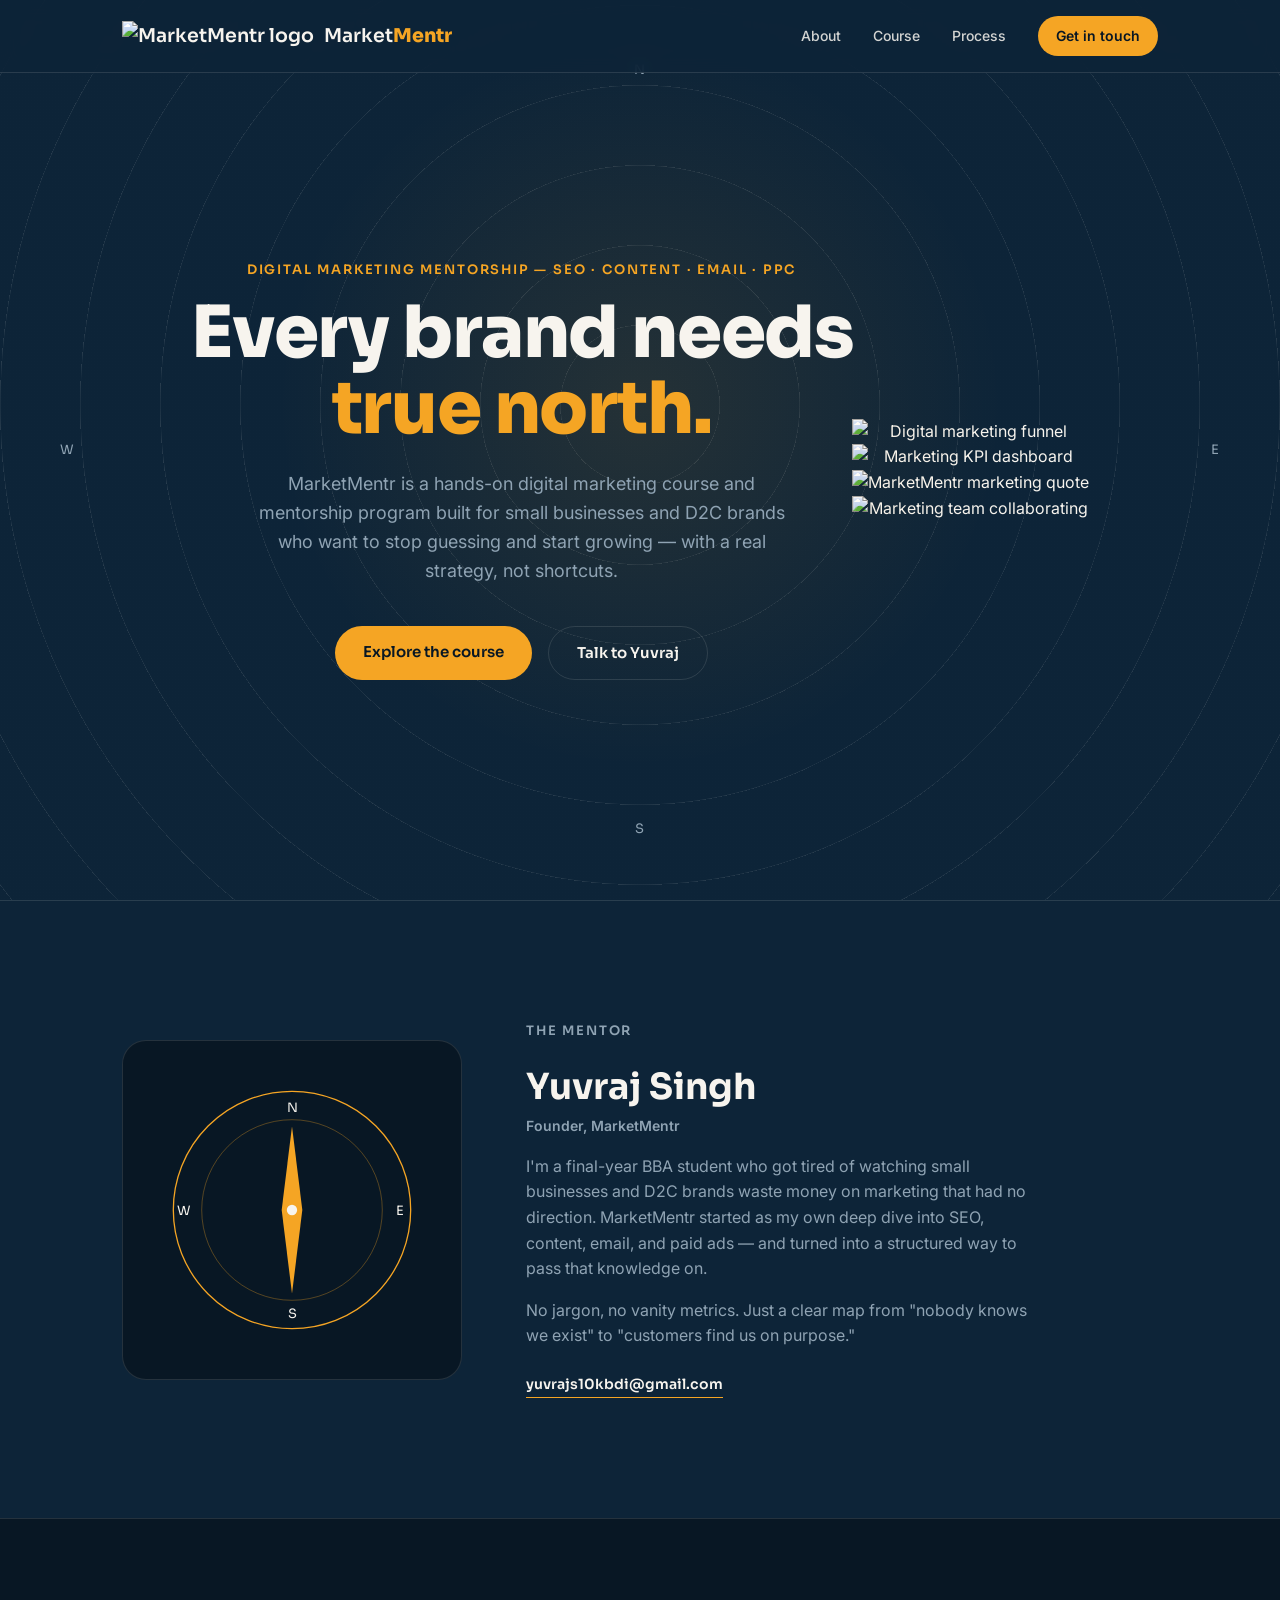
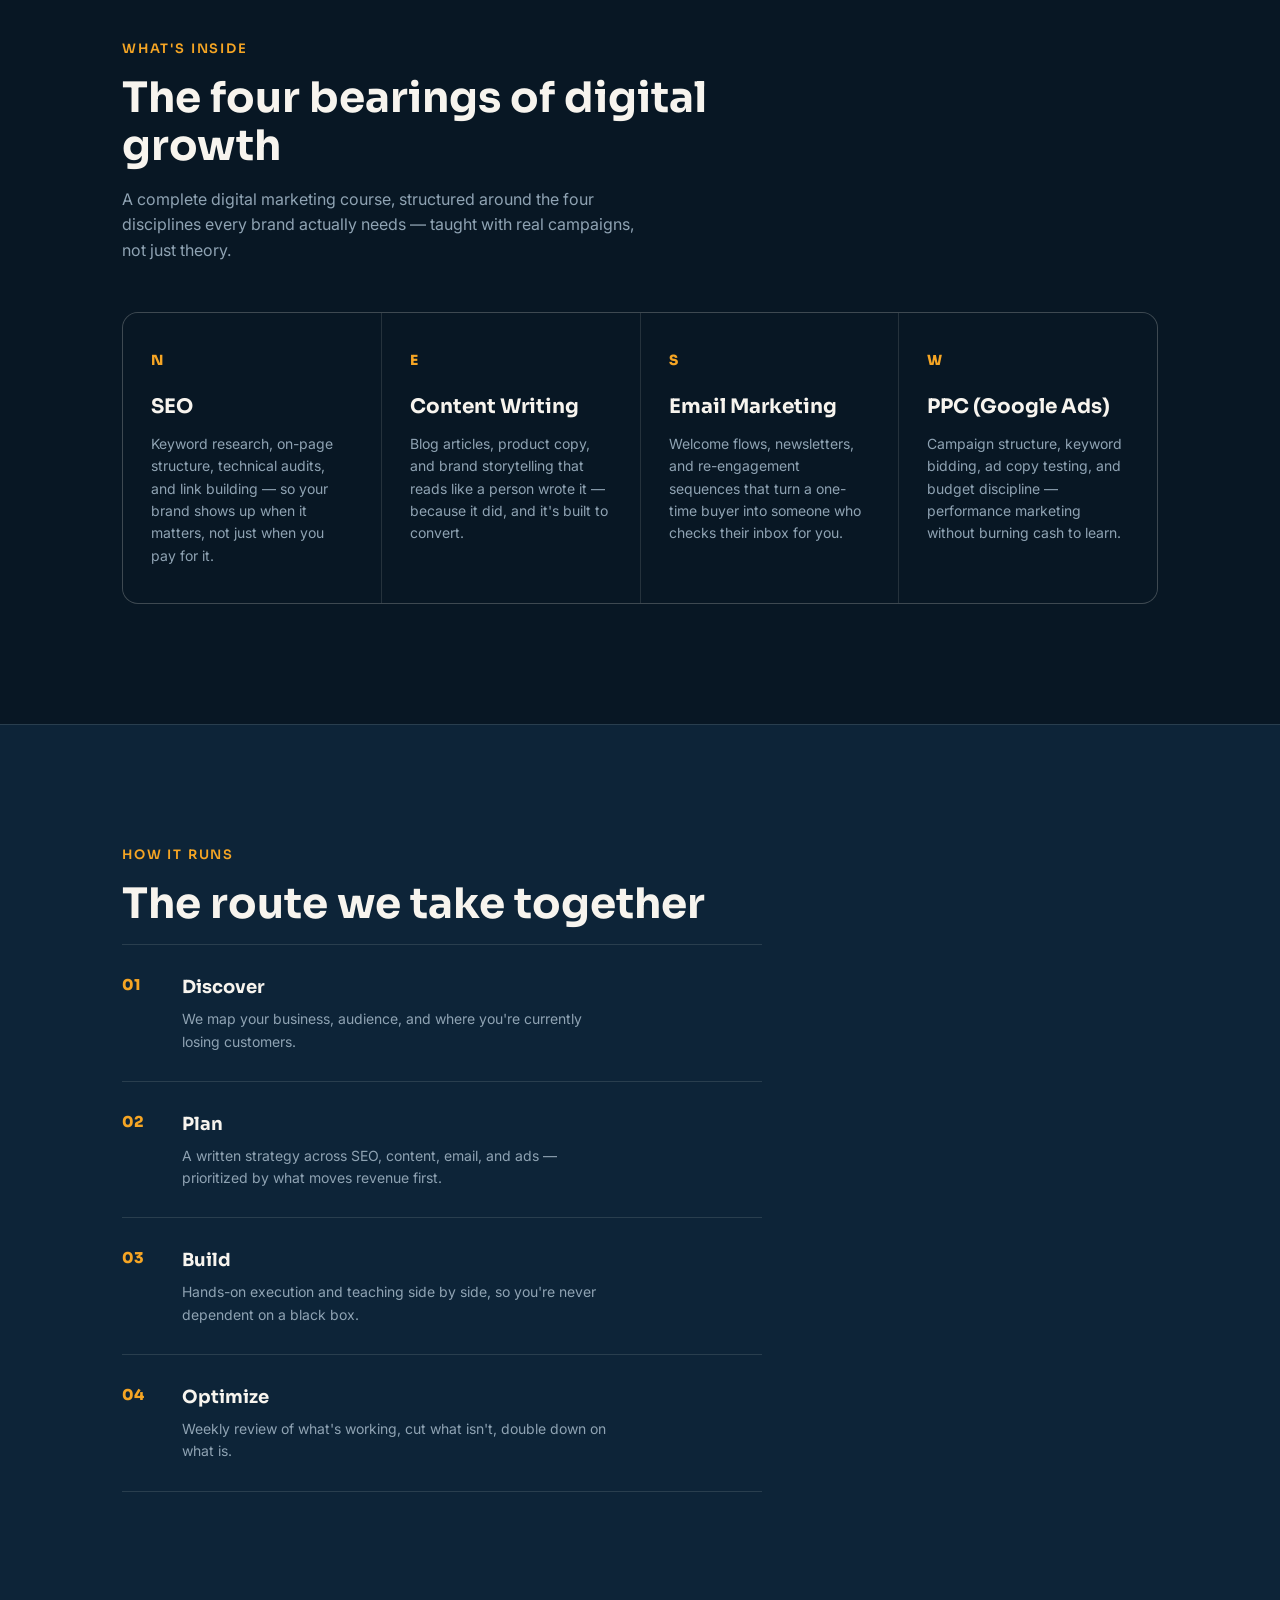
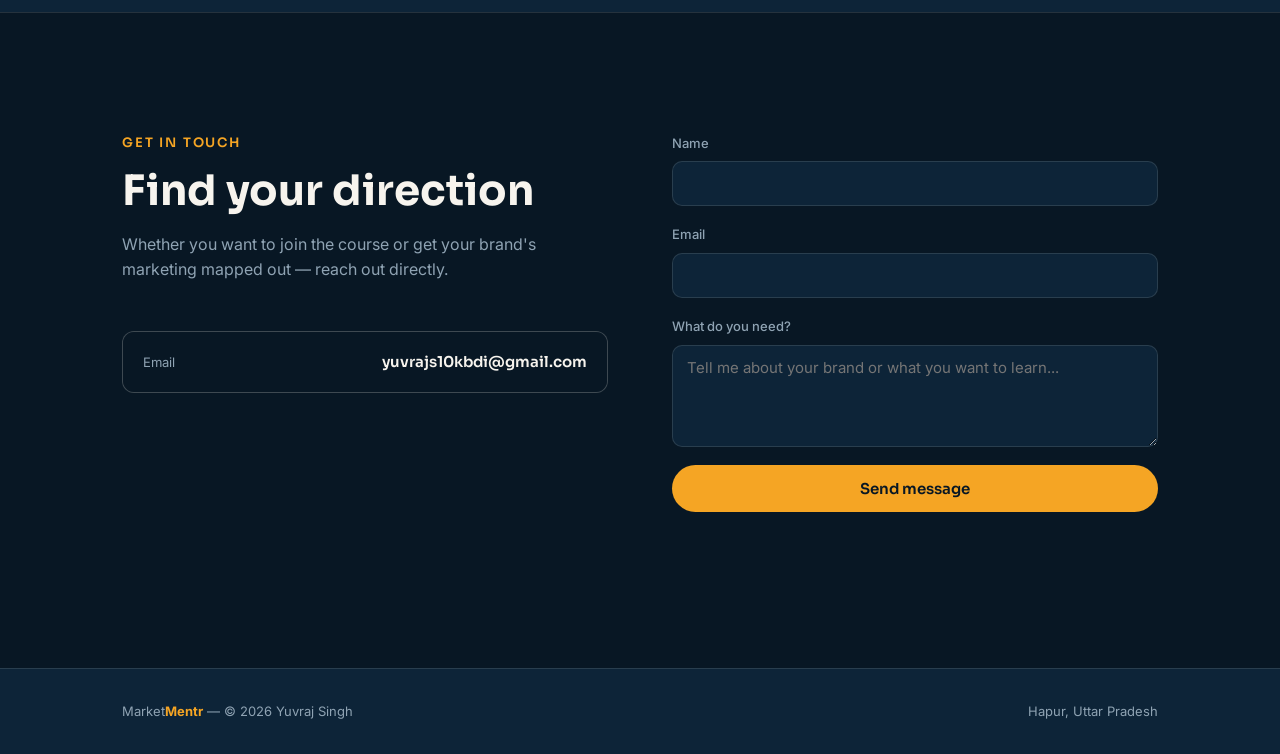
==== index.html @ 8e6fb267 "Update index.html" ====
<!DOCTYPE html>
<html lang="en">
<head>
<meta charset="UTF-8">
<meta name="viewport" content="width=device-width, initial-scale=1.0">
<title>MarketMentr — Digital Marketing Mentorship for SMBs & D2C Brands</title>
<meta name="description" content="MarketMentr helps small businesses and D2C brands find their direction in digital marketing — SEO, Content, Email Marketing & PPC.">
<link rel="preconnect" href="https://fonts.googleapis.com">
<link rel="preconnect" href="https://fonts.gstatic.com" crossorigin>
<link href="https://fonts.googleapis.com/css2?family=Sora:wght@400;500;600;700;800&family=Inter:wght@400;500;600&display=swap" rel="stylesheet">
<link rel="stylesheet" href="style.css">
<link rel="icon" href="/MarketMentr/favicon.ico">
</head>
<body>

<div class="grain"></div>

<!-- NAV -->
<header class="nav" id="nav">
  <div class="nav-inner">
    <a href="#top" class="logo">
      <img src="/MarketMentr/logo-mark.png" alt="MarketMentr logo" class="logo-mark">
      <span>Market<strong>Mentr</strong></span>
    </a>
    <nav class="nav-links">
      <a href="#about">About</a>
      <a href="#services">Course</a>
      <a href="#process">Process</a>
      <a href="#contact" class="nav-cta">Get in touch</a>
    </nav>
    <button class="nav-toggle" id="navToggle" aria-label="Toggle menu">
      <span></span><span></span><span></span>
    </button>
  </div>
</header>

<!-- HERO -->
<section class="hero" id="top">
  <div class="compass-field" id="compassField"></div>
  <div class="hero-inner">
    <p class="eyebrow">Digital Marketing Mentorship — SEO · Content · Email · PPC</p>
    <h1 class="hero-title">Every brand needs<br><span class="hero-highlight">true north.</span></h1>
    <p class="hero-sub">MarketMentr is a hands-on digital marketing course and mentorship program built for small businesses and D2C brands who want to stop guessing and start growing — with a real strategy, not shortcuts.</p>
    <div class="hero-actions">
      <a href="#services" class="btn btn-primary">Explore the course</a>
      <a href="#contact" class="btn btn-ghost">Talk to Yuvraj</a>
    </div>
  </div>
  <div class="hero-bearing">
    <span>N</span><span>E</span><span>S</span><span>W</span>
  </div>
  <div class="image-marquee">
    <div class="image-marquee-track">
      <img src="/MarketMentr/picss.png" alt="Digital marketing funnel">
      <img src="/MarketMentr/quote.png" alt="Marketing KPI dashboard">
      <img src="/MarketMentr/tip.png" alt="MarketMentr marketing quote">
      <img src="/MarketMentr/analyze.png" alt="Marketing team collaborating">   
   </div>
  </div>
</section>

<!-- ABOUT -->
<section class="about" id="about">
  <div class="section-inner about-grid">
    <div class="about-visual">
      <div class="compass-card">
        <svg viewBox="0 0 200 200" width="100%" height="100%">
          <circle cx="100" cy="100" r="92" fill="none" stroke="#F5A524" stroke-width="1"/>
          <circle cx="100" cy="100" r="70" fill="none" stroke="#F5A524" stroke-width="0.5" opacity="0.5"/>
          <g id="needle" style="transform-origin:100px 100px;">
            <polygon points="100,35 108,100 100,165 92,100" fill="#F5A524"/>
          </g>
          <circle cx="100" cy="100" r="4" fill="#F7F4EE"/>
          <text x="100" y="24" text-anchor="middle" fill="#F7F4EE" font-size="10" font-family="Sora">N</text>
          <text x="100" y="184" text-anchor="middle" fill="#F7F4EE" font-size="10" font-family="Sora">S</text>
          <text x="16" y="104" text-anchor="middle" fill="#F7F4EE" font-size="10" font-family="Sora">W</text>
          <text x="184" y="104" text-anchor="middle" fill="#F7F4EE" font-size="10" font-family="Sora">E</text>
        </svg>
      </div>
    </div>
    <div class="about-copy">
      <p class="eyebrow">The mentor</p>
      <h2>Yuvraj Singh</h2>
      <p class="about-role">Founder, MarketMentr</p>
      <p>I'm a final-year BBA student who got tired of watching small businesses and D2C brands waste money on marketing that had no direction. MarketMentr started as my own deep dive into SEO, content, email, and paid ads — and turned into a structured way to pass that knowledge on.</p>
      <p>No jargon, no vanity metrics. Just a clear map from "nobody knows we exist" to "customers find us on purpose."</p>
      <div class="about-contact">
        <a href="mailto:yuvrajs10kbdi@gmail.com">yuvrajs10kbdi@gmail.com</a>
      </div>
    </div>
  </div>
</section>

<!-- SERVICES / COURSE -->
<section class="services" id="services">
  <div class="section-inner">
    <p class="eyebrow">What's inside</p>
    <h2 class="section-title">The four bearings of digital growth</h2>
    <p class="section-sub">A complete digital marketing course, structured around the four disciplines every brand actually needs — taught with real campaigns, not just theory.</p>

    <div class="bearing-grid">
      <article class="bearing-card">
        <span class="bearing-dir">N</span>
        <h3>SEO</h3>
        <p>Keyword research, on-page structure, technical audits, and link building — so your brand shows up when it matters, not just when you pay for it.</p>
      </article>
      <article class="bearing-card">
        <span class="bearing-dir">E</span>
        <h3>Content Writing</h3>
        <p>Blog articles, product copy, and brand storytelling that reads like a person wrote it — because it did, and it's built to convert.</p>
      </article>
      <article class="bearing-card">
        <span class="bearing-dir">S</span>
        <h3>Email Marketing</h3>
        <p>Welcome flows, newsletters, and re-engagement sequences that turn a one-time buyer into someone who checks their inbox for you.</p>
      </article>
      <article class="bearing-card">
        <span class="bearing-dir">W</span>
        <h3>PPC (Google Ads)</h3>
        <p>Campaign structure, keyword bidding, ad copy testing, and budget discipline — performance marketing without burning cash to learn.</p>
      </article>
    </div>
  </div>
</section>

<!-- PROCESS -->
<section class="process" id="process">
  <div class="section-inner">
    <p class="eyebrow">How it runs</p>
    <h2 class="section-title">The route we take together</h2>
    <ol class="route">
      <li>
        <span class="route-step">01</span>
        <div>
          <h4>Discover</h4>
          <p>We map your business, audience, and where you're currently losing customers.</p>
        </div>
      </li>
      <li>
        <span class="route-step">02</span>
        <div>
          <h4>Plan</h4>
          <p>A written strategy across SEO, content, email, and ads — prioritized by what moves revenue first.</p>
        </div>
      </li>
      <li>
        <span class="route-step">03</span>
        <div>
          <h4>Build</h4>
          <p>Hands-on execution and teaching side by side, so you're never dependent on a black box.</p>
        </div>
      </li>
      <li>
        <span class="route-step">04</span>
        <div>
          <h4>Optimize</h4>
          <p>Weekly review of what's working, cut what isn't, double down on what is.</p>
        </div>
      </li>
    </ol>
  </div>
</section>

<!-- CONTACT -->
<section class="contact" id="contact">
  <div class="section-inner contact-grid">
    <div>
      <p class="eyebrow">Get in touch</p>
      <h2 class="section-title">Find your direction</h2>
      <p class="section-sub">Whether you want to join the course or get your brand's marketing mapped out — reach out directly.</p>
      <div class="contact-details">
        <a href="mailto:yuvrajs10kbdi@gmail.com" class="contact-line">
          <span>Email</span>
          <strong>yuvrajs10kbdi@gmail.com</strong>
        </a>
      </div>
    </div>
    <form class="contact-form" id="contactForm" action="https://formspree.io/f/mnjeqdoj" method="POST">
      <label>Name
        <input type="text" name="name" required>
      </label>
      <label>Email
        <input type="email" name="email" required>
      </label>
      <label>What do you need?
        <textarea name="message" rows="4" required placeholder="Tell me about your brand or what you want to learn..."></textarea>
      </label>
      <button type="submit" class="btn btn-primary btn-full">Send message</button>
      <p class="form-note" id="formNote"></p>
    </form>
  </div>
</section>

<footer class="footer">
  <div class="section-inner footer-inner">
    <span>Market<strong>Mentr</strong> — © 2026 Yuvraj Singh</span>
    <span>Hapur, Uttar Pradesh</span>
  </div>
</footer>

<script src="script.js"></script>
</body>
</html>
---- style.css ----
:root{
  --navy:#0D2438;
  --navy-deep:#081724;
  --amber:#F5A524;
  --cream:#F7F4EE;
  --slate:#8FA3B3;
  --line:rgba(247,244,238,0.12);
  --font-display:'Sora',sans-serif;
  --font-body:'Inter',sans-serif;
}

*{margin:0;padding:0;box-sizing:border-box;}
html{scroll-behavior:smooth;}
body{
  background:var(--navy);
  color:var(--cream);
  font-family:var(--font-body);
  line-height:1.6;
  overflow-x:hidden;
}
a{color:inherit;text-decoration:none;}
ul,ol{list-style:none;}
img,svg{display:block;max-width:100%;}

.grain{
  position:fixed;inset:0;pointer-events:none;z-index:1;
  background-image:radial-gradient(rgba(247,244,238,0.02) 1px, transparent 1px);
  background-size:3px 3px;
  opacity:0.5;
}

.section-inner{
  max-width:1100px;
  margin:0 auto;
  padding:0 32px;
}

.eyebrow{
  font-family:var(--font-display);
  font-size:13px;
  letter-spacing:0.14em;
  text-transform:uppercase;
  color:var(--amber);
  font-weight:600;
  margin-bottom:14px;
}

.section-title{
  font-family:var(--font-display);
  font-size:clamp(28px,4vw,42px);
  font-weight:700;
  line-height:1.15;
  margin-bottom:16px;
  max-width:600px;
}

.section-sub{
  color:var(--slate);
  max-width:520px;
  font-size:16px;
  margin-bottom:48px;
}

/* NAV */
.nav{
  position:fixed;top:0;left:0;right:0;z-index:50;
  background:rgba(13,36,56,0.85);
  backdrop-filter:blur(10px);
  border-bottom:1px solid var(--line);
}
.nav-inner{
  max-width:1100px;margin:0 auto;padding:16px 32px;
  display:flex;align-items:center;justify-content:space-between;
}
.logo{display:flex;align-items:center;gap:10px;font-family:var(--font-display);font-size:19px;font-weight:600;}
.logo strong{color:var(--amber);font-weight:800;}
.nav-links{display:flex;align-items:center;gap:32px;font-size:14px;font-weight:500;}
.nav-links a{color:var(--cream);opacity:0.85;transition:opacity .2s;}
.nav-links a:hover{opacity:1;}
.nav-cta{
  background:var(--amber);color:var(--navy-deep)!important;
  padding:9px 18px;border-radius:100px;opacity:1!important;font-weight:600;
}
.nav-toggle{display:none;background:none;border:0;flex-direction:column;gap:5px;cursor:pointer;padding:6px;}
.nav-toggle span{width:22px;height:2px;background:var(--cream);}

/* HERO */
.hero{
  position:relative;
  min-height:100vh;
  display:flex;align-items:center;justify-content:center;
  padding:140px 32px 100px;
  text-align:center;
  overflow:hidden;
}
.compass-field{
  position:absolute;inset:0;z-index:0;
  background:
    radial-gradient(circle at 50% 45%, rgba(245,165,36,0.10) 0%, transparent 45%),
    repeating-radial-gradient(circle at 50% 45%, transparent 0, transparent 79px, var(--line) 80px);
}
.hero-inner{position:relative;z-index:2;max-width:760px;}
.hero-title{
  font-family:var(--font-display);
  font-size:clamp(40px,7vw,72px);
  font-weight:800;
  line-height:1.05;
  letter-spacing:-0.02em;
  margin-bottom:24px;
}
.hero-highlight{color:var(--amber);}
.hero-sub{
  color:var(--slate);
  font-size:18px;
  max-width:560px;
  margin:0 auto 40px;
}
.hero-actions{display:flex;gap:16px;justify-content:center;flex-wrap:wrap;}
.btn{
  display:inline-block;
  font-family:var(--font-display);
  font-weight:600;
  font-size:15px;
  padding:14px 28px;
  border-radius:100px;
  transition:transform .2s ease, background .2s ease;
}
.btn-primary{background:var(--amber);color:var(--navy-deep);}
.btn-primary:hover{transform:translateY(-2px);}
.btn-ghost{border:1px solid var(--line);color:var(--cream);}
.btn-ghost:hover{border-color:var(--amber);}
.btn-full{width:100%;text-align:center;border:none;cursor:pointer;}

.hero-bearing{
  position:absolute;inset:60px;z-index:1;
  font-family:var(--font-display);
  font-size:13px;color:var(--slate);letter-spacing:0.1em;
}
.hero-bearing span:nth-child(1){position:absolute;top:0;left:50%;transform:translateX(-50%);}
.hero-bearing span:nth-child(2){position:absolute;top:50%;right:0;transform:translateY(-50%);}
.hero-bearing span:nth-child(3){position:absolute;bottom:0;left:50%;transform:translateX(-50%);}
.hero-bearing span:nth-child(4){position:absolute;top:50%;left:0;transform:translateY(-50%);}

/* ABOUT */
.about{padding:120px 0;border-top:1px solid var(--line);}
.about-grid{display:grid;grid-template-columns:340px 1fr;gap:64px;align-items:center;}
.compass-card{
  aspect-ratio:1;
  background:var(--navy-deep);
  border:1px solid var(--line);
  border-radius:24px;
  padding:40px;
}
#needle{animation:spin 18s linear infinite;}
@keyframes spin{
  0%{transform:rotate(0deg);}
  20%{transform:rotate(70deg);}
  45%{transform:rotate(-30deg);}
  70%{transform:rotate(15deg);}
  100%{transform:rotate(360deg);}
}
.about-copy h2{font-family:var(--font-display);font-size:36px;font-weight:700;}
.about-role{color:var(--amber);font-weight:600;margin-bottom:20px;font-size:14px;}
.about-copy p{color:var(--slate);margin-bottom:16px;max-width:520px;}
.about-contact{display:flex;gap:24px;margin-top:24px;flex-wrap:wrap;}
.about-contact a{
  font-family:var(--font-display);font-weight:600;font-size:14px;
  color:var(--cream);border-bottom:1px solid var(--amber);padding-bottom:2px;
}

/* SERVICES */
.services{padding:120px 0;border-top:1px solid var(--line);background:var(--navy-deep);}
.bearing-grid{display:grid;grid-template-columns:repeat(4,1fr);gap:1px;background:var(--line);border:1px solid var(--line);border-radius:16px;overflow:hidden;}
.bearing-card{background:var(--navy-deep);padding:36px 28px;position:relative;}
.bearing-dir{
  font-family:var(--font-display);font-weight:800;color:var(--amber);
  font-size:14px;letter-spacing:0.1em;display:block;margin-bottom:20px;
}
.bearing-card h3{font-family:var(--font-display);font-size:20px;margin-bottom:10px;}
.bearing-card p{color:var(--slate);font-size:14px;}

/* PROCESS */
.process{padding:120px 0;border-top:1px solid var(--line);}
.route{display:flex;flex-direction:column;max-width:640px;}
.route li{display:flex;gap:28px;padding:28px 0;border-top:1px solid var(--line);}
.route li:last-child{border-bottom:1px solid var(--line);}
.route-step{font-family:var(--font-display);font-weight:800;color:var(--amber);font-size:15px;min-width:32px;}
.route h4{font-family:var(--font-display);font-size:18px;margin-bottom:6px;}
.route p{color:var(--slate);font-size:14px;max-width:440px;}

/* CONTACT */
.contact{padding:120px 0;border-top:1px solid var(--line);background:var(--navy-deep);}
.contact-grid{display:grid;grid-template-columns:1fr 1fr;gap:64px;}
.contact-details{display:flex;flex-direction:column;gap:1px;background:var(--line);border:1px solid var(--line);border-radius:12px;overflow:hidden;margin-top:8px;}
.contact-line{
  display:flex;justify-content:space-between;align-items:center;
  padding:18px 20px;background:var(--navy-deep);transition:background .2s;
}
.contact-line:hover{background:rgba(245,165,36,0.06);}
.contact-line span{color:var(--slate);font-size:13px;}
.contact-line strong{font-family:var(--font-display);font-size:15px;font-weight:600;}

.contact-form{display:flex;flex-direction:column;gap:18px;}
.contact-form label{display:flex;flex-direction:column;gap:8px;font-size:13px;color:var(--slate);font-weight:500;}
.contact-form input,.contact-form textarea{
  background:var(--navy);border:1px solid var(--line);border-radius:10px;
  padding:12px 14px;color:var(--cream);font-family:var(--font-body);font-size:15px;
  resize:vertical;
}
.contact-form input:focus,.contact-form textarea:focus{outline:2px solid var(--amber);outline-offset:1px;}
.form-note{font-size:13px;color:var(--amber);min-height:18px;}

/* FOOTER */
.footer{padding:32px 0;border-top:1px solid var(--line);}
.footer-inner{display:flex;justify-content:space-between;color:var(--slate);font-size:13px;flex-wrap:wrap;gap:8px;}
.footer strong{color:var(--amber);}

/* RESPONSIVE */
@media (max-width:860px){
  .nav-links{
    position:fixed;top:66px;left:0;right:0;
    flex-direction:column;background:var(--navy-deep);
    padding:24px 32px;border-bottom:1px solid var(--line);
    display:none;gap:20px;align-items:flex-start;
  }
  .nav-links.open{display:flex;}
  .nav-toggle{display:flex;}
  .about-grid{grid-template-columns:1fr;}
  .compass-card{max-width:260px;margin:0 auto;}
  .bearing-grid{grid-template-columns:1fr 1fr;}
  .contact-grid{grid-template-columns:1fr;}
}
@media (prefers-reduced-motion:reduce){
  #needle{animation:none;}
  html{scroll-behavior:auto;}
}
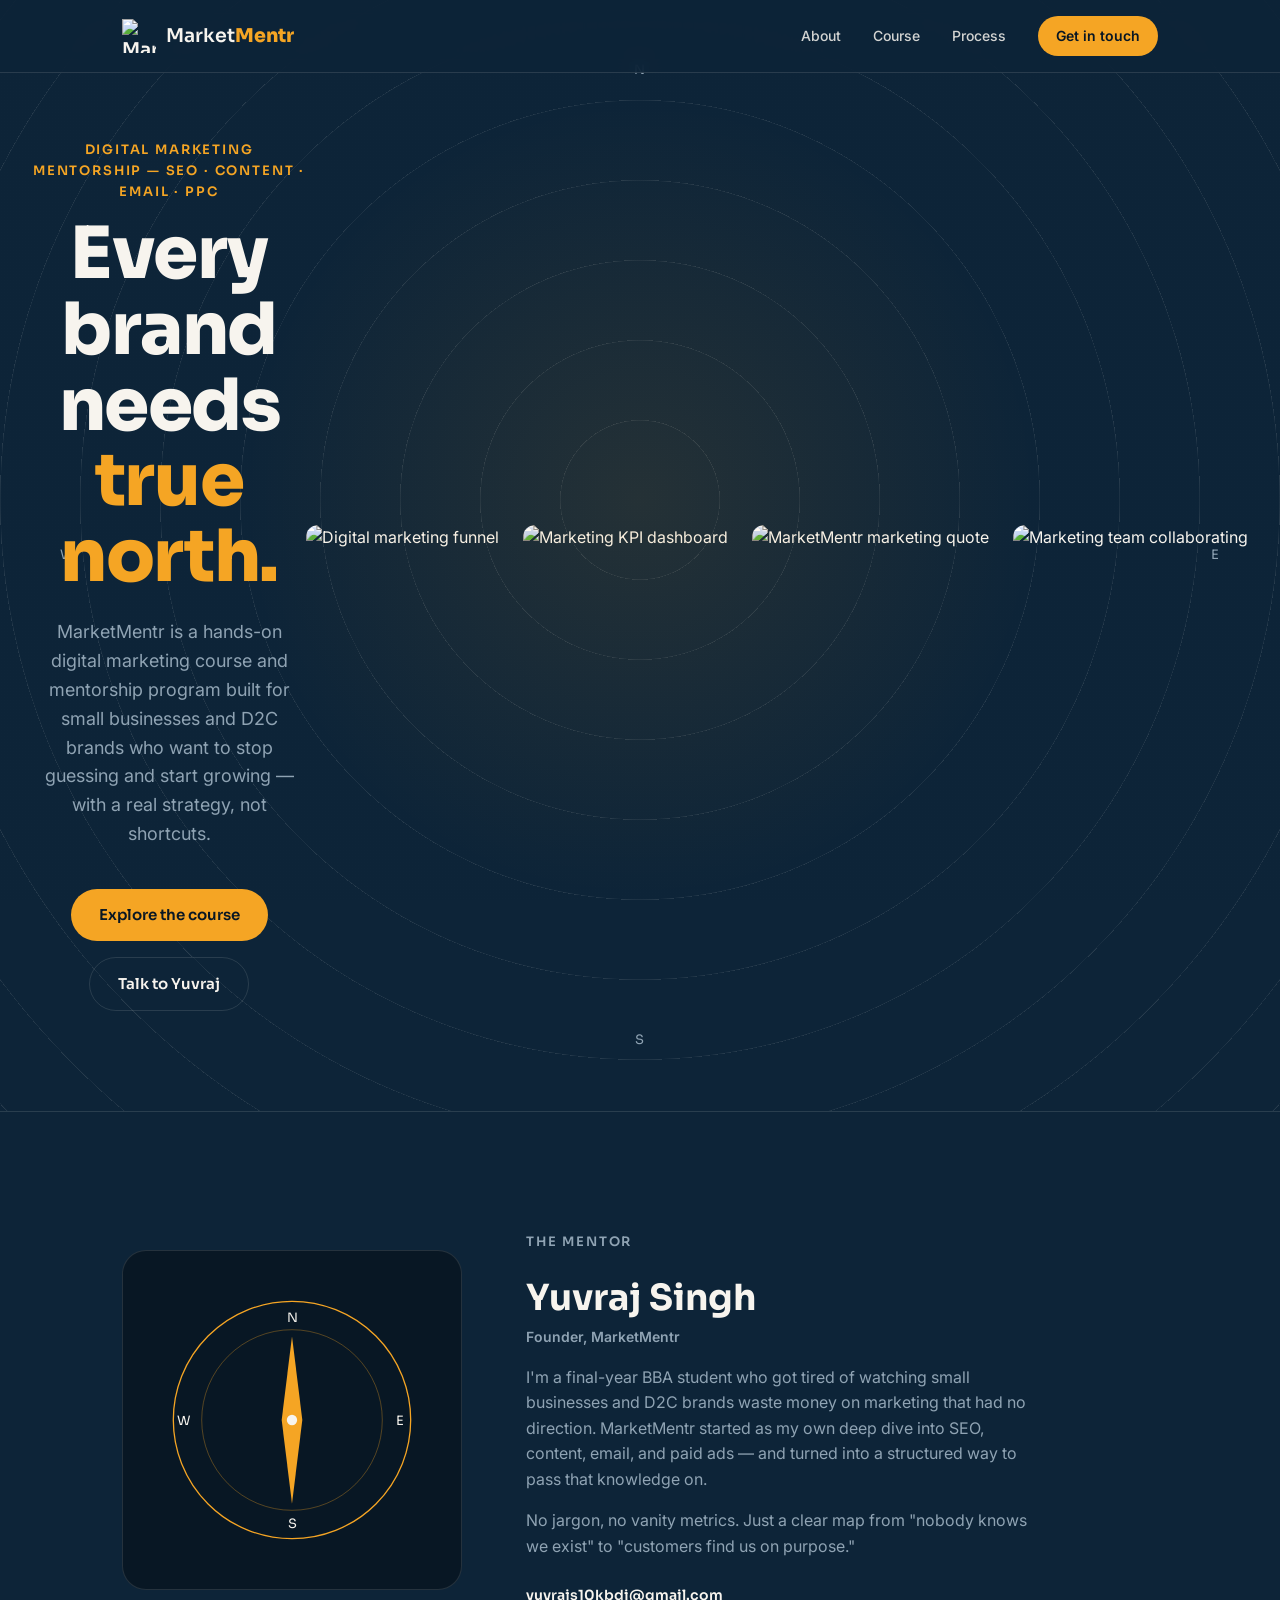
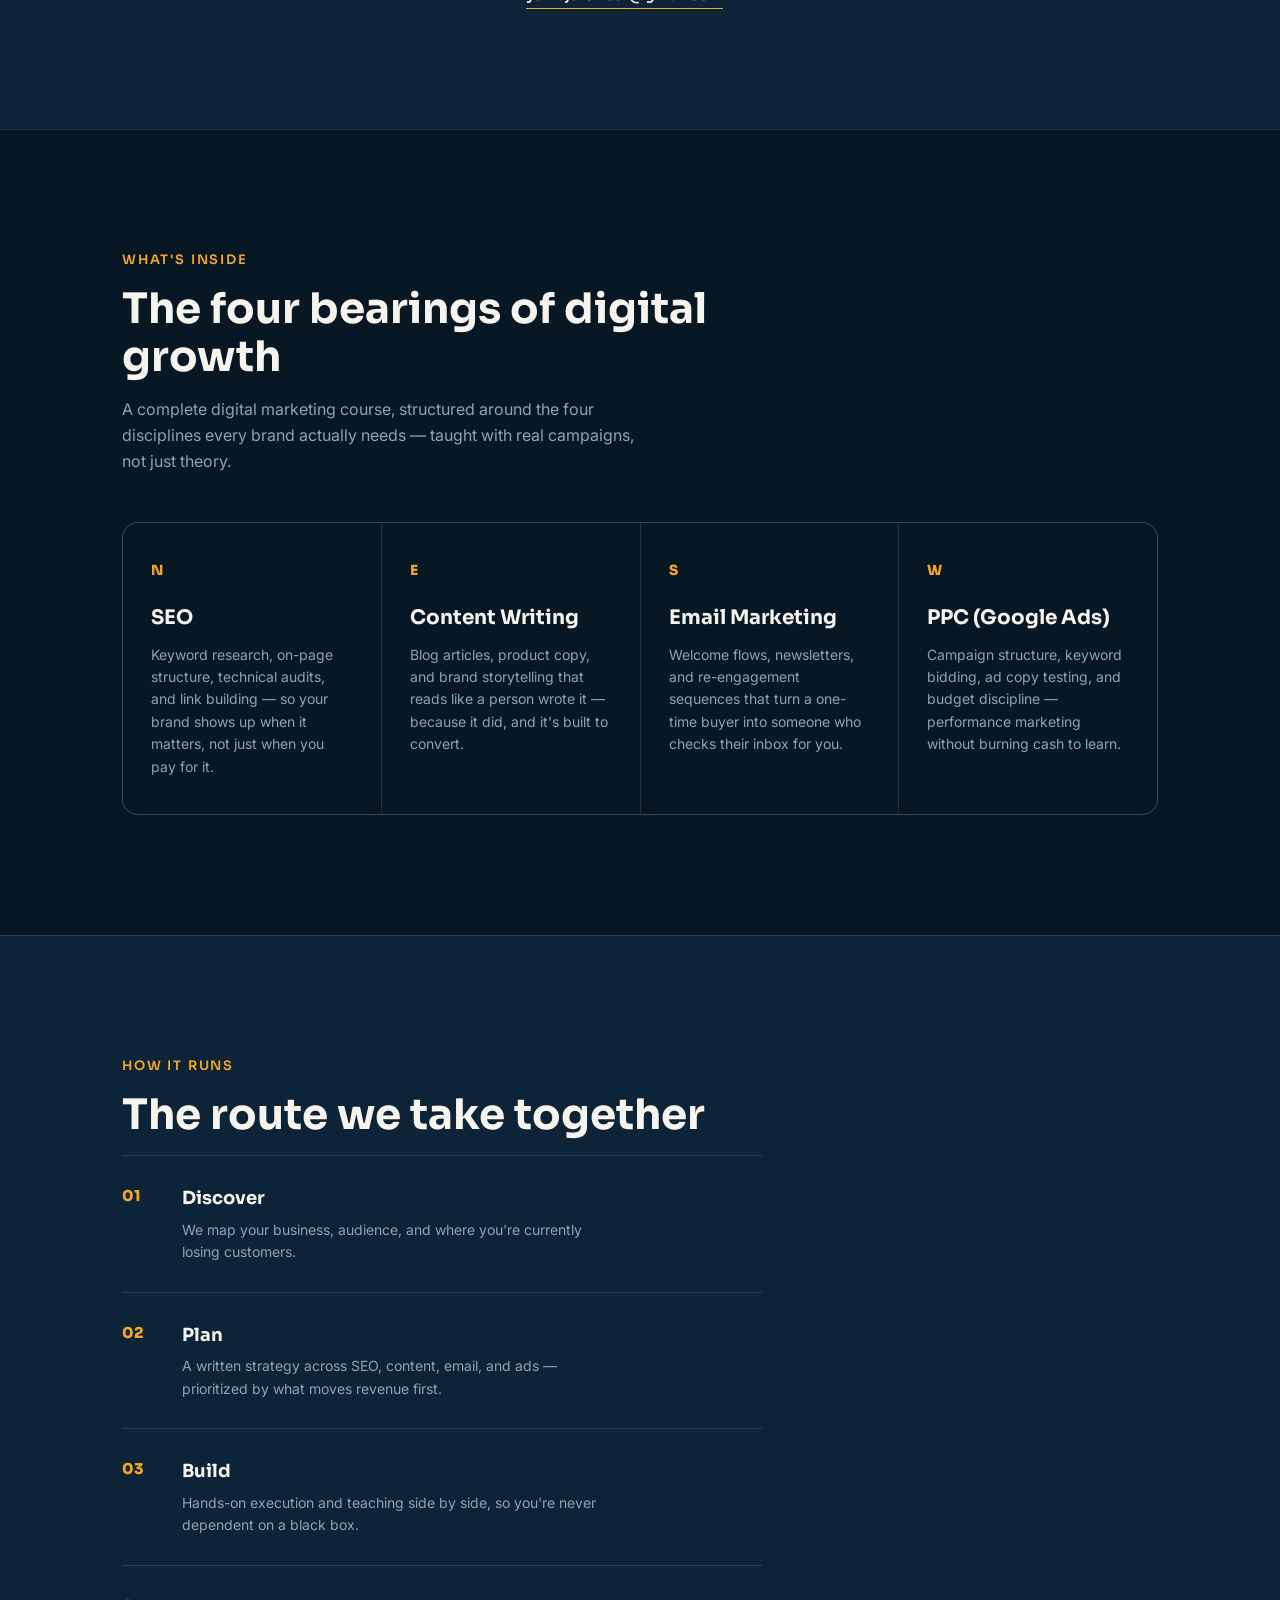
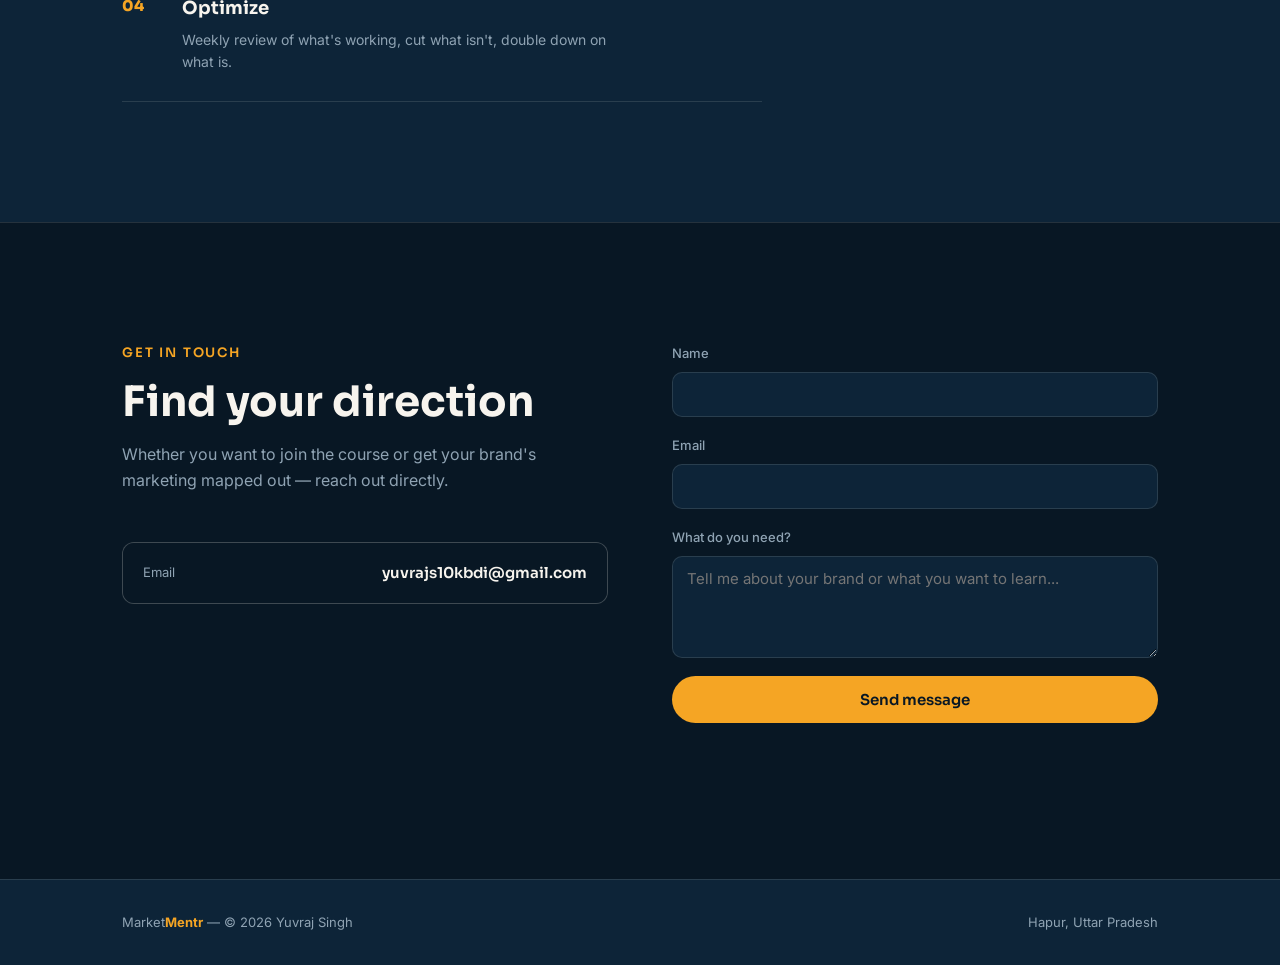
==== commit df6e525e: "Update index.html" ====
--- a/index.html
+++ b/index.html
@@ -19,7 +19,7 @@
 <header class="nav" id="nav">
   <div class="nav-inner">
     <a href="#top" class="logo">
-      <img src="/MarketMentr/logo-mark.png" alt="MarketMentr logo" class="logo-mark">
+      <img src="/MarketMentr/logo-mark.png" alt="MarketMentr logo" class="logo-mark" width="34" height="34">
       <span>Market<strong>Mentr</strong></span>
     </a>
     <nav class="nav-links">
--- a/style.css
+++ b/style.css
@@ -234,3 +234,17 @@
   #needle{animation:none;}
   html{scroll-behavior:auto;}
 }
+.image-marquee-track{
+  display:flex !important;
+  flex-direction:row !important;
+  flex-wrap:nowrap !important;
+  align-items:center !important;
+  gap:24px !important;
+  width:max-content !important;
+}
+.image-marquee-track img{
+  height:100px !important;
+  width:auto !important;
+  flex-shrink:0 !important;
+  border-radius:12px;
+}
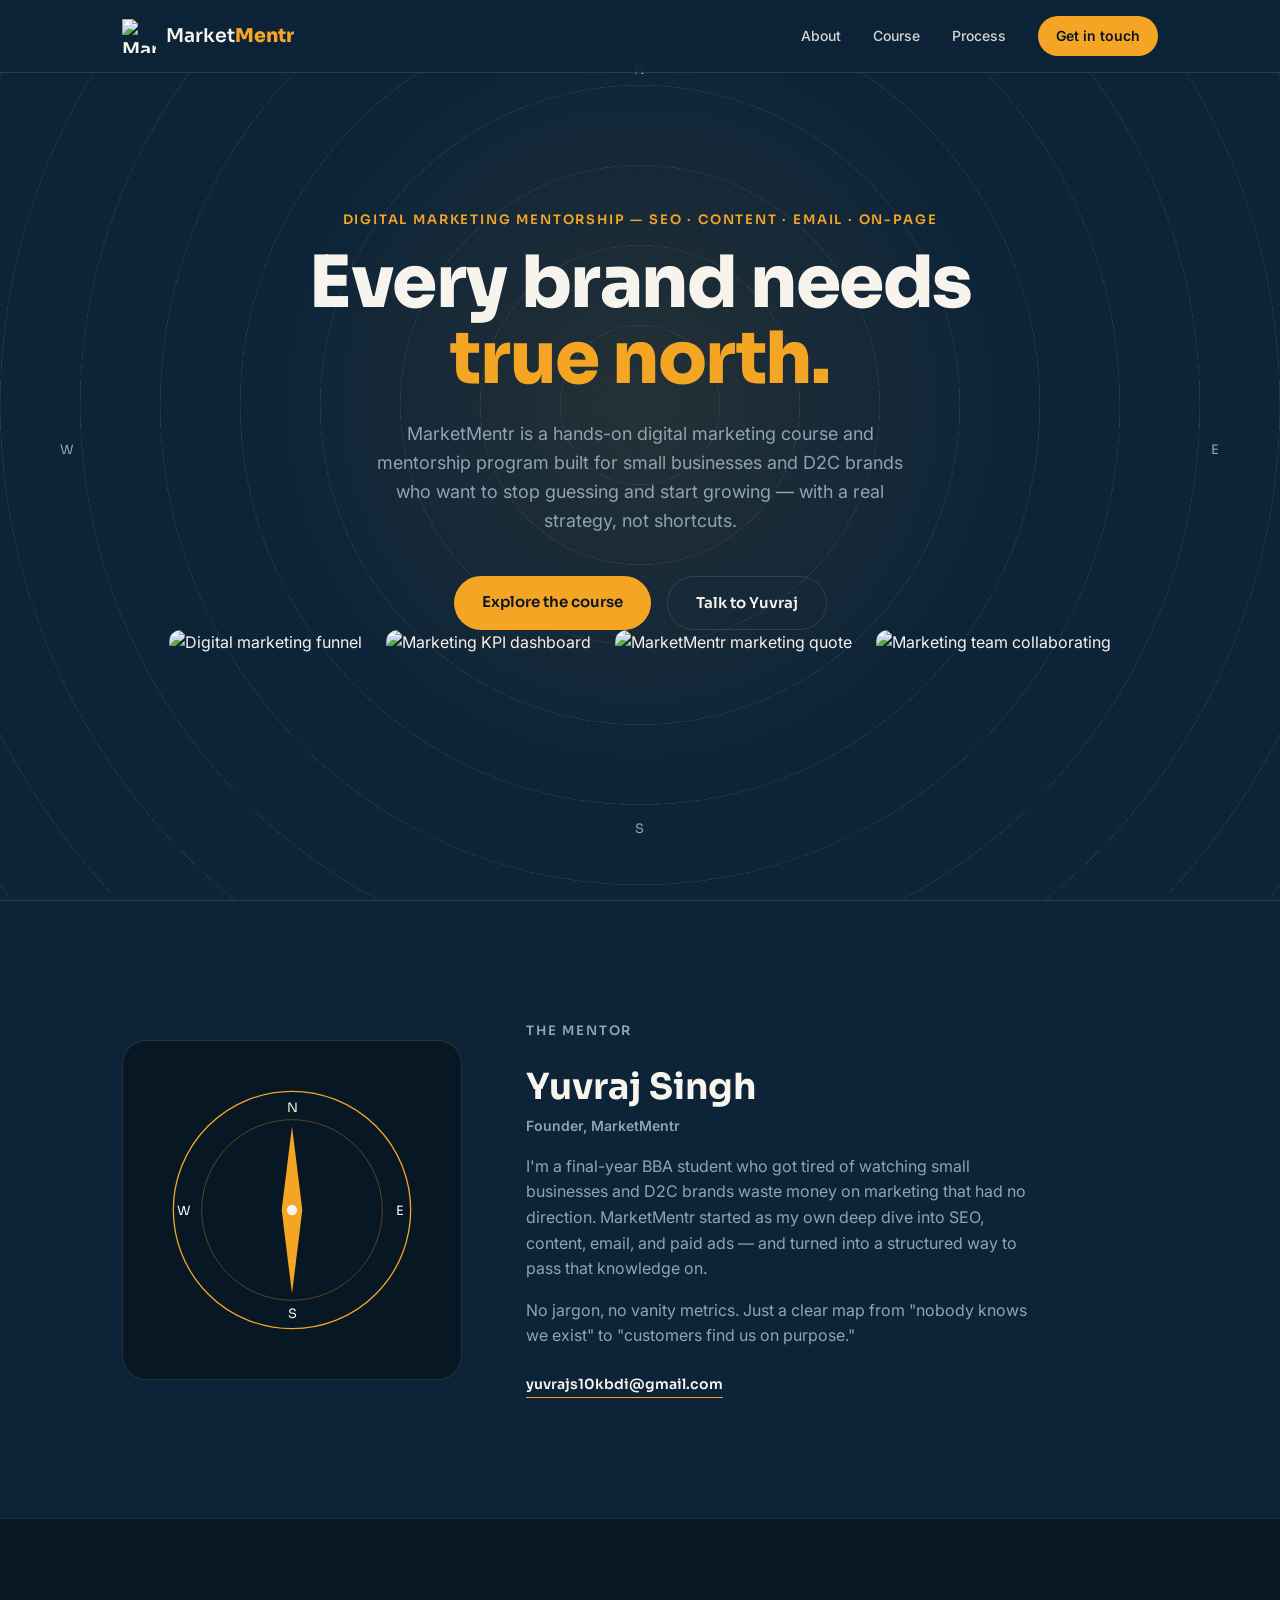
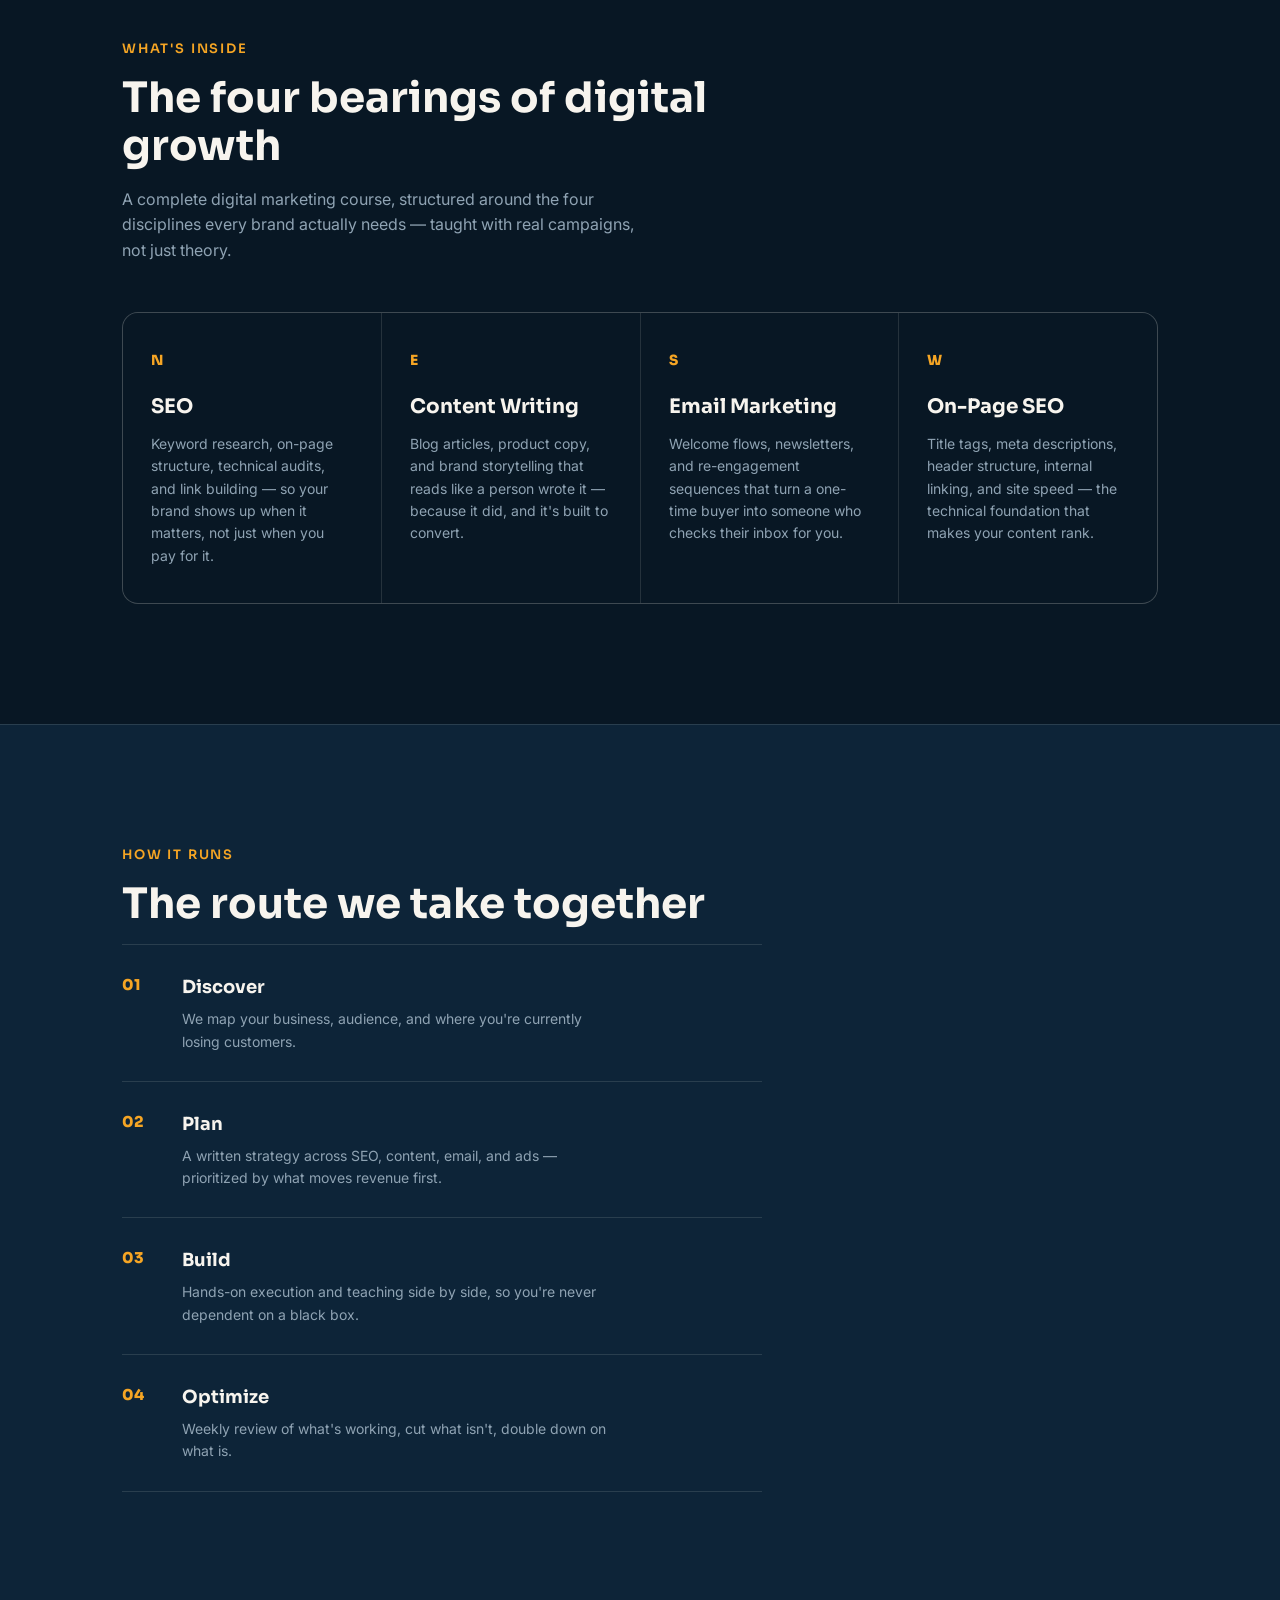
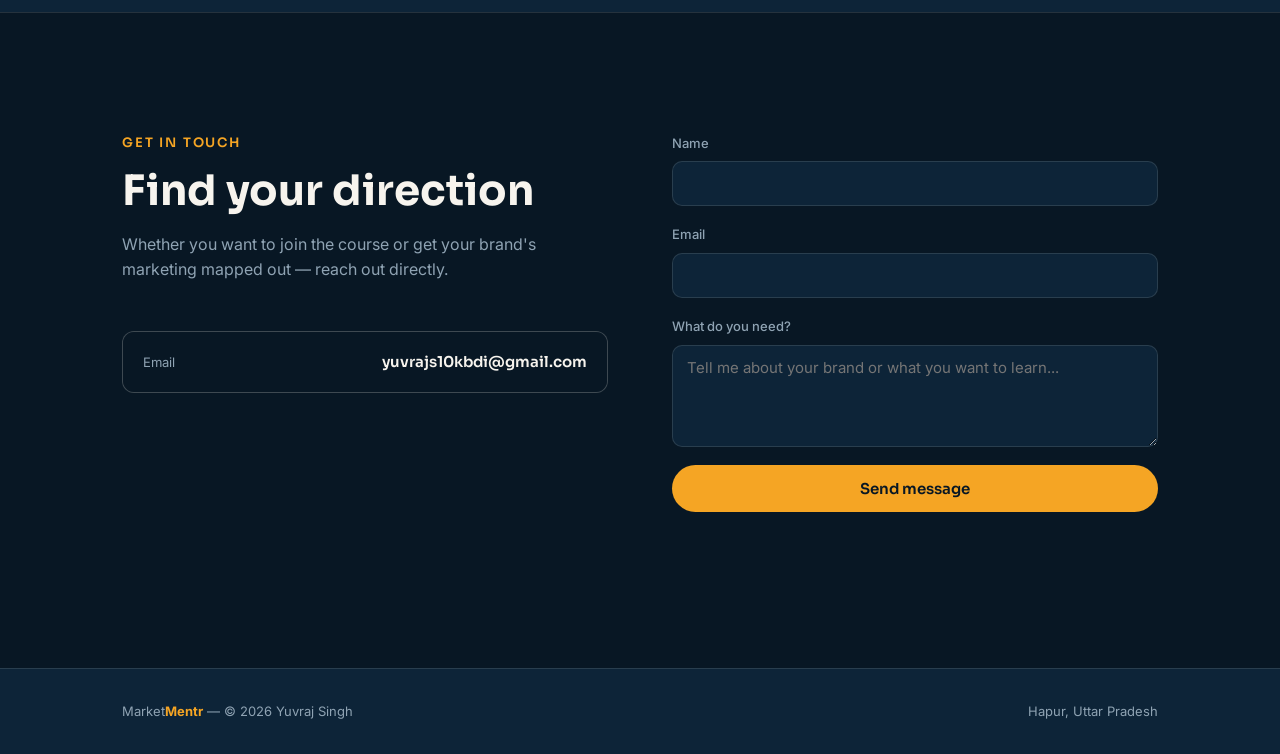
==== commit f79528ec: "Update index.html" ====
--- a/index.html
+++ b/index.html
@@ -4,7 +4,7 @@
 <meta charset="UTF-8">
 <meta name="viewport" content="width=device-width, initial-scale=1.0">
 <title>MarketMentr — Digital Marketing Mentorship for SMBs & D2C Brands</title>
-<meta name="description" content="MarketMentr helps small businesses and D2C brands find their direction in digital marketing — SEO, Content, Email Marketing & PPC.">
+<meta name="description" content="MarketMentr helps small businesses and D2C brands find their direction in digital marketing — SEO, Content, Email Marketing & On-Page .">
 <link rel="preconnect" href="https://fonts.googleapis.com">
 <link rel="preconnect" href="https://fonts.gstatic.com" crossorigin>
 <link href="https://fonts.googleapis.com/css2?family=Sora:wght@400;500;600;700;800&family=Inter:wght@400;500;600&display=swap" rel="stylesheet">
@@ -38,7 +38,7 @@
 <section class="hero" id="top">
   <div class="compass-field" id="compassField"></div>
   <div class="hero-inner">
-    <p class="eyebrow">Digital Marketing Mentorship — SEO · Content · Email · PPC</p>
+    <p class="eyebrow">Digital Marketing Mentorship — SEO · Content · Email · On-Page </p>
     <h1 class="hero-title">Every brand needs<br><span class="hero-highlight">true north.</span></h1>
     <p class="hero-sub">MarketMentr is a hands-on digital marketing course and mentorship program built for small businesses and D2C brands who want to stop guessing and start growing — with a real strategy, not shortcuts.</p>
     <div class="hero-actions">
@@ -116,8 +116,8 @@
       </article>
       <article class="bearing-card">
         <span class="bearing-dir">W</span>
-        <h3>PPC (Google Ads)</h3>
-        <p>Campaign structure, keyword bidding, ad copy testing, and budget discipline — performance marketing without burning cash to learn.</p>
+        <h3>On-Page SEO</h3>
+        <p>Title tags, meta descriptions, header structure, internal linking, and site speed — the technical foundation that makes your content rank.</p>
       </article>
     </div>
   </div>
--- a/style.css
+++ b/style.css
@@ -88,7 +88,7 @@
 .hero{
   position:relative;
   min-height:100vh;
-  display:flex;align-items:center;justify-content:center;
+  display:flex;flex-direction:column;align-items:center;justify-content:center;
   padding:140px 32px 100px;
   text-align:center;
   overflow:hidden;
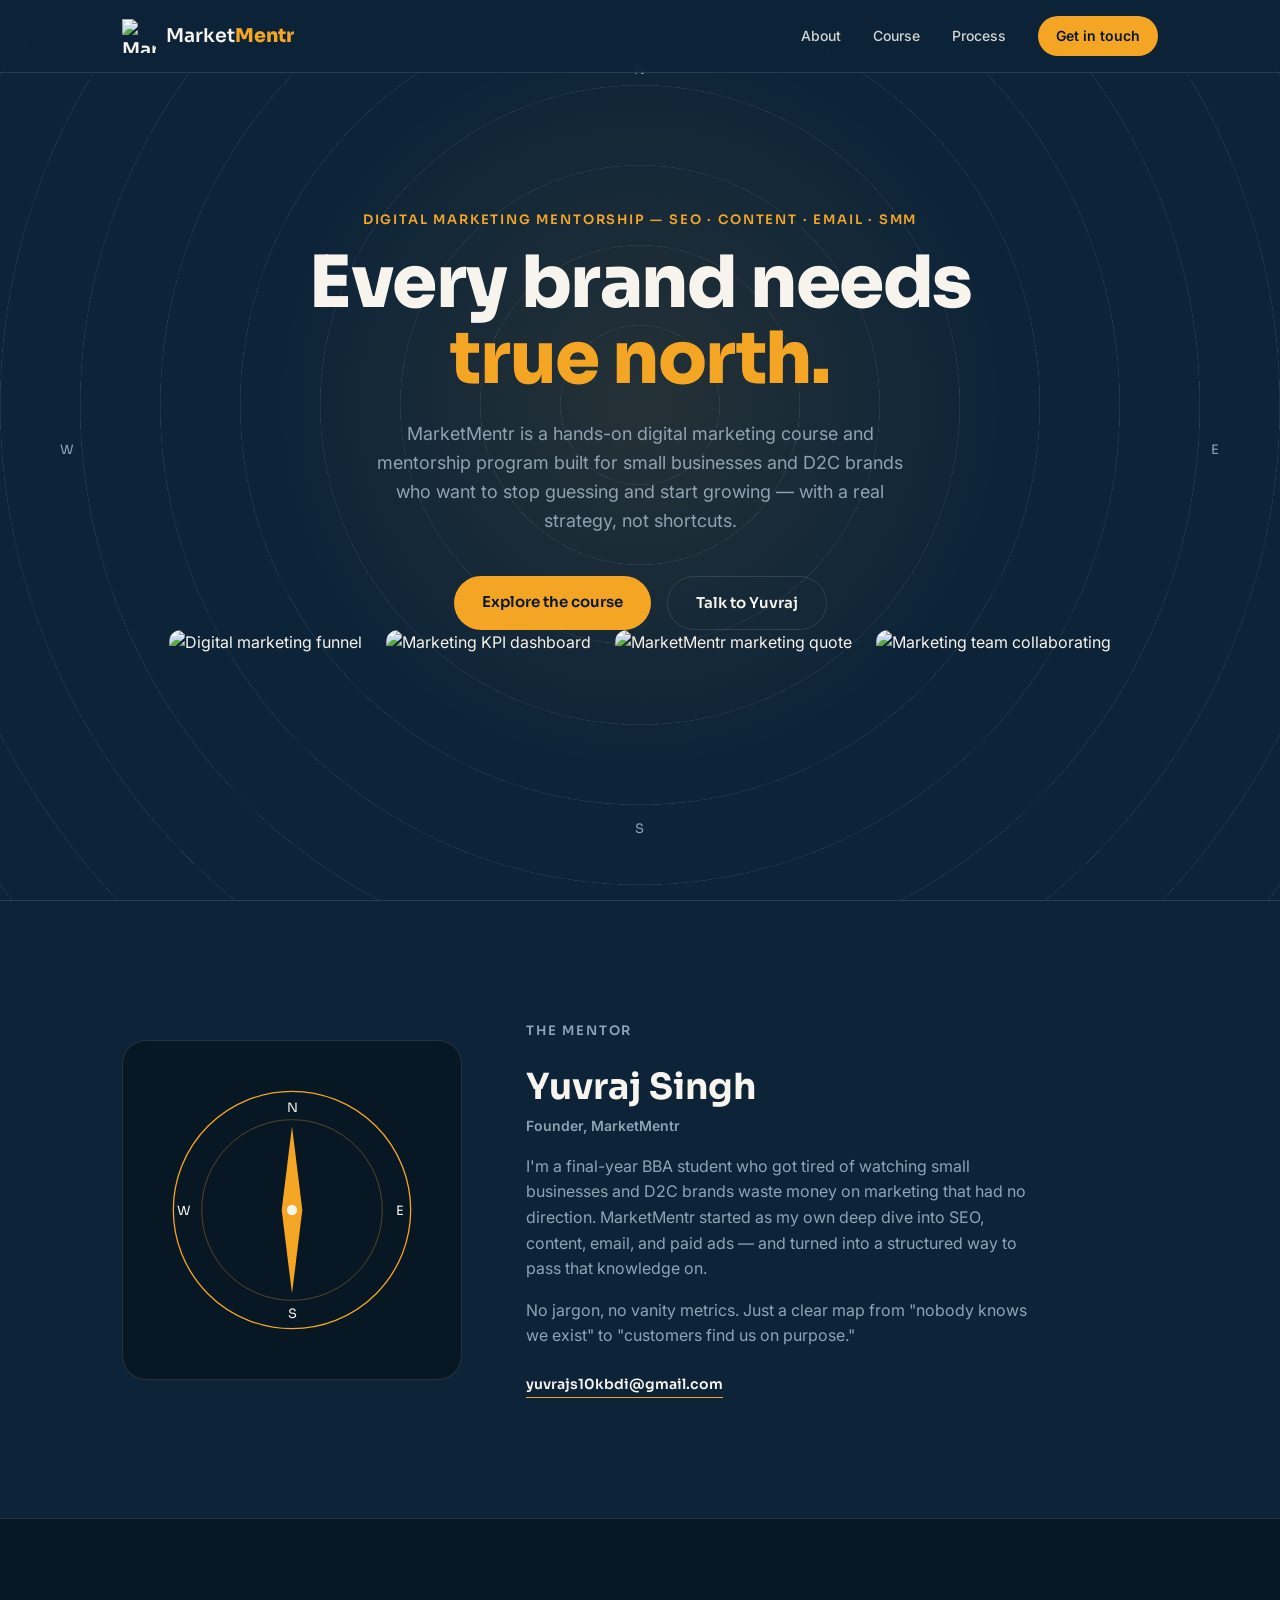
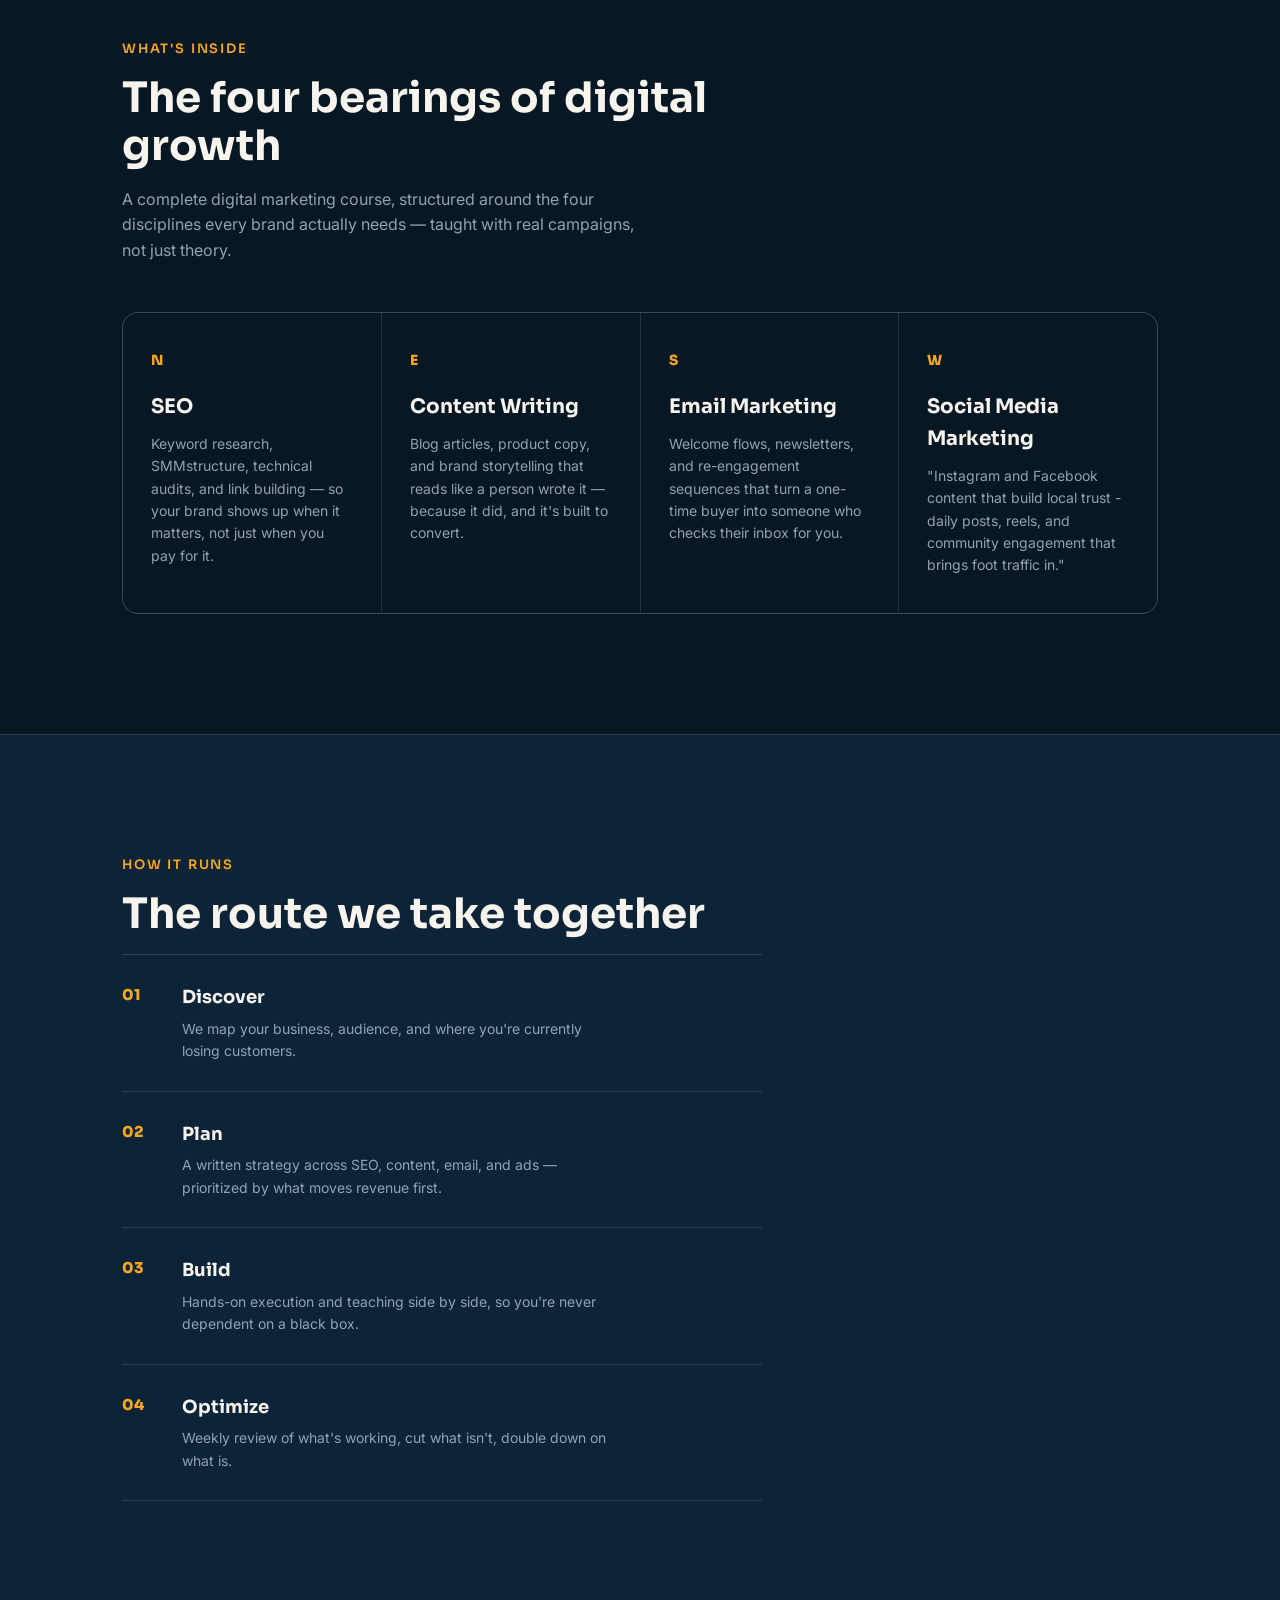
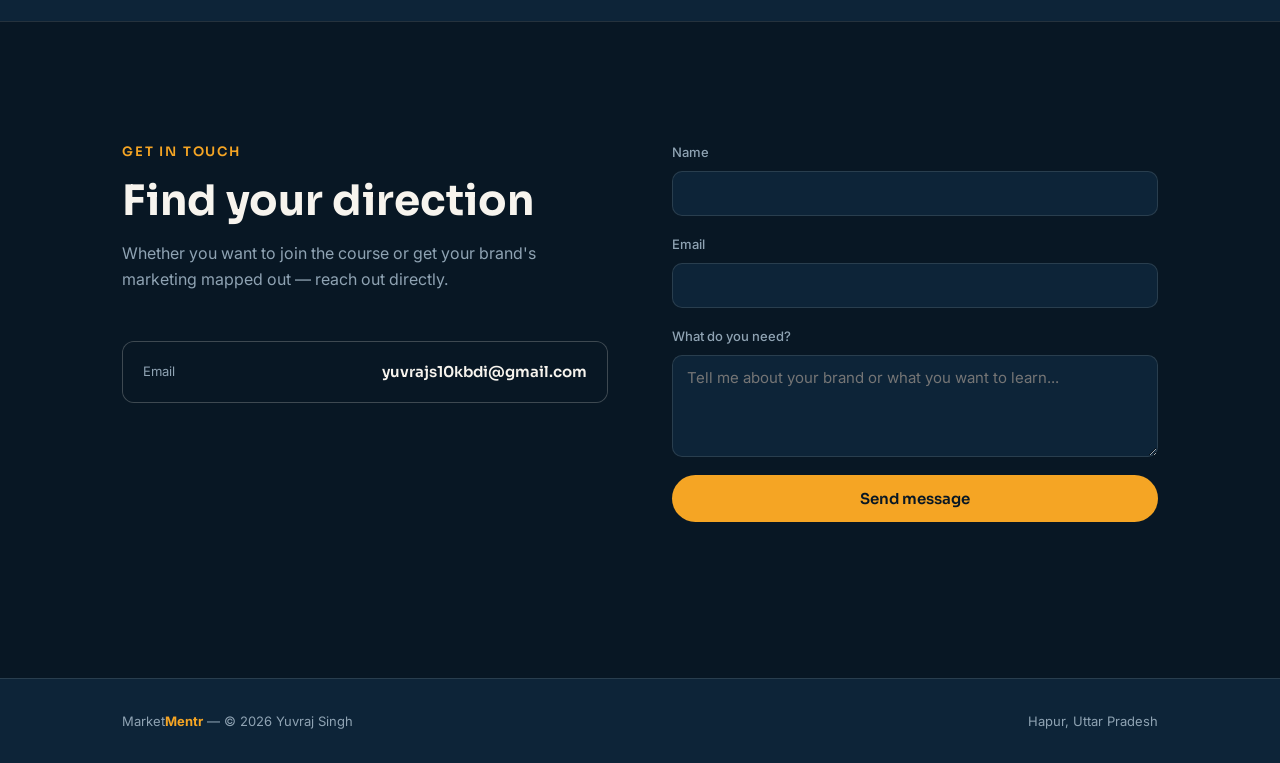
==== commit f9a49617: "Update index.html" ====
--- a/index.html
+++ b/index.html
@@ -4,7 +4,7 @@
 <meta charset="UTF-8">
 <meta name="viewport" content="width=device-width, initial-scale=1.0">
 <title>MarketMentr — Digital Marketing Mentorship for SMBs & D2C Brands</title>
-<meta name="description" content="MarketMentr helps small businesses and D2C brands find their direction in digital marketing — SEO, Content, Email Marketing & On-Page .">
+<meta name="description" content="MarketMentr helps small businesses and D2C brands find their direction in digital marketing — SEO, Content, Email Marketing & SMM.">
 <link rel="preconnect" href="https://fonts.googleapis.com">
 <link rel="preconnect" href="https://fonts.gstatic.com" crossorigin>
 <link href="https://fonts.googleapis.com/css2?family=Sora:wght@400;500;600;700;800&family=Inter:wght@400;500;600&display=swap" rel="stylesheet">
@@ -38,7 +38,7 @@
 <section class="hero" id="top">
   <div class="compass-field" id="compassField"></div>
   <div class="hero-inner">
-    <p class="eyebrow">Digital Marketing Mentorship — SEO · Content · Email · On-Page </p>
+    <p class="eyebrow">Digital Marketing Mentorship — SEO · Content · Email · SMM</p>
     <h1 class="hero-title">Every brand needs<br><span class="hero-highlight">true north.</span></h1>
     <p class="hero-sub">MarketMentr is a hands-on digital marketing course and mentorship program built for small businesses and D2C brands who want to stop guessing and start growing — with a real strategy, not shortcuts.</p>
     <div class="hero-actions">
@@ -102,7 +102,7 @@
       <article class="bearing-card">
         <span class="bearing-dir">N</span>
         <h3>SEO</h3>
-        <p>Keyword research, on-page structure, technical audits, and link building — so your brand shows up when it matters, not just when you pay for it.</p>
+        <p>Keyword research, SMMstructure, technical audits, and link building — so your brand shows up when it matters, not just when you pay for it.</p>
       </article>
       <article class="bearing-card">
         <span class="bearing-dir">E</span>
@@ -116,8 +116,8 @@
       </article>
       <article class="bearing-card">
         <span class="bearing-dir">W</span>
-        <h3>On-Page SEO</h3>
-        <p>Title tags, meta descriptions, header structure, internal linking, and site speed — the technical foundation that makes your content rank.</p>
+        <h3>Social Media Marketing</h3>
+        <p>"Instagram and Facebook content that build local trust - daily posts, reels, and community engagement that brings foot traffic in."</p>
       </article>
     </div>
   </div>
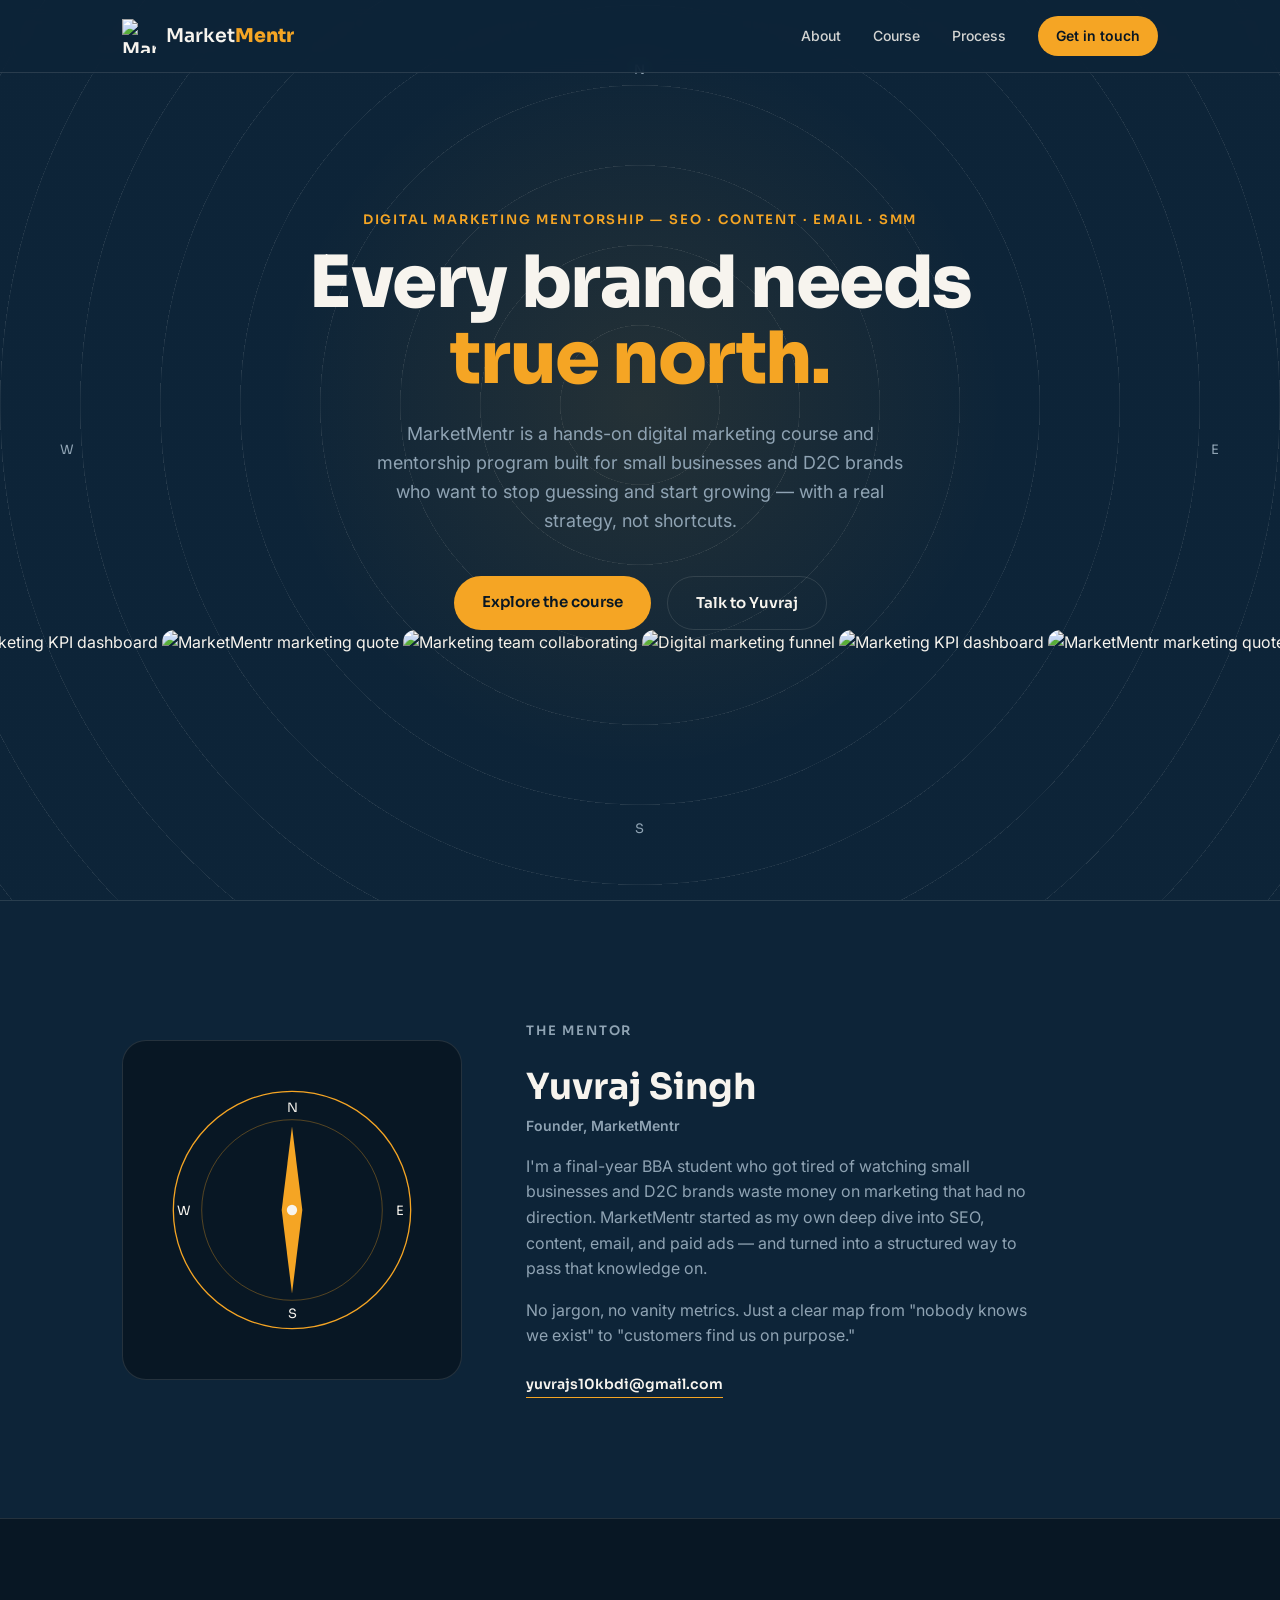
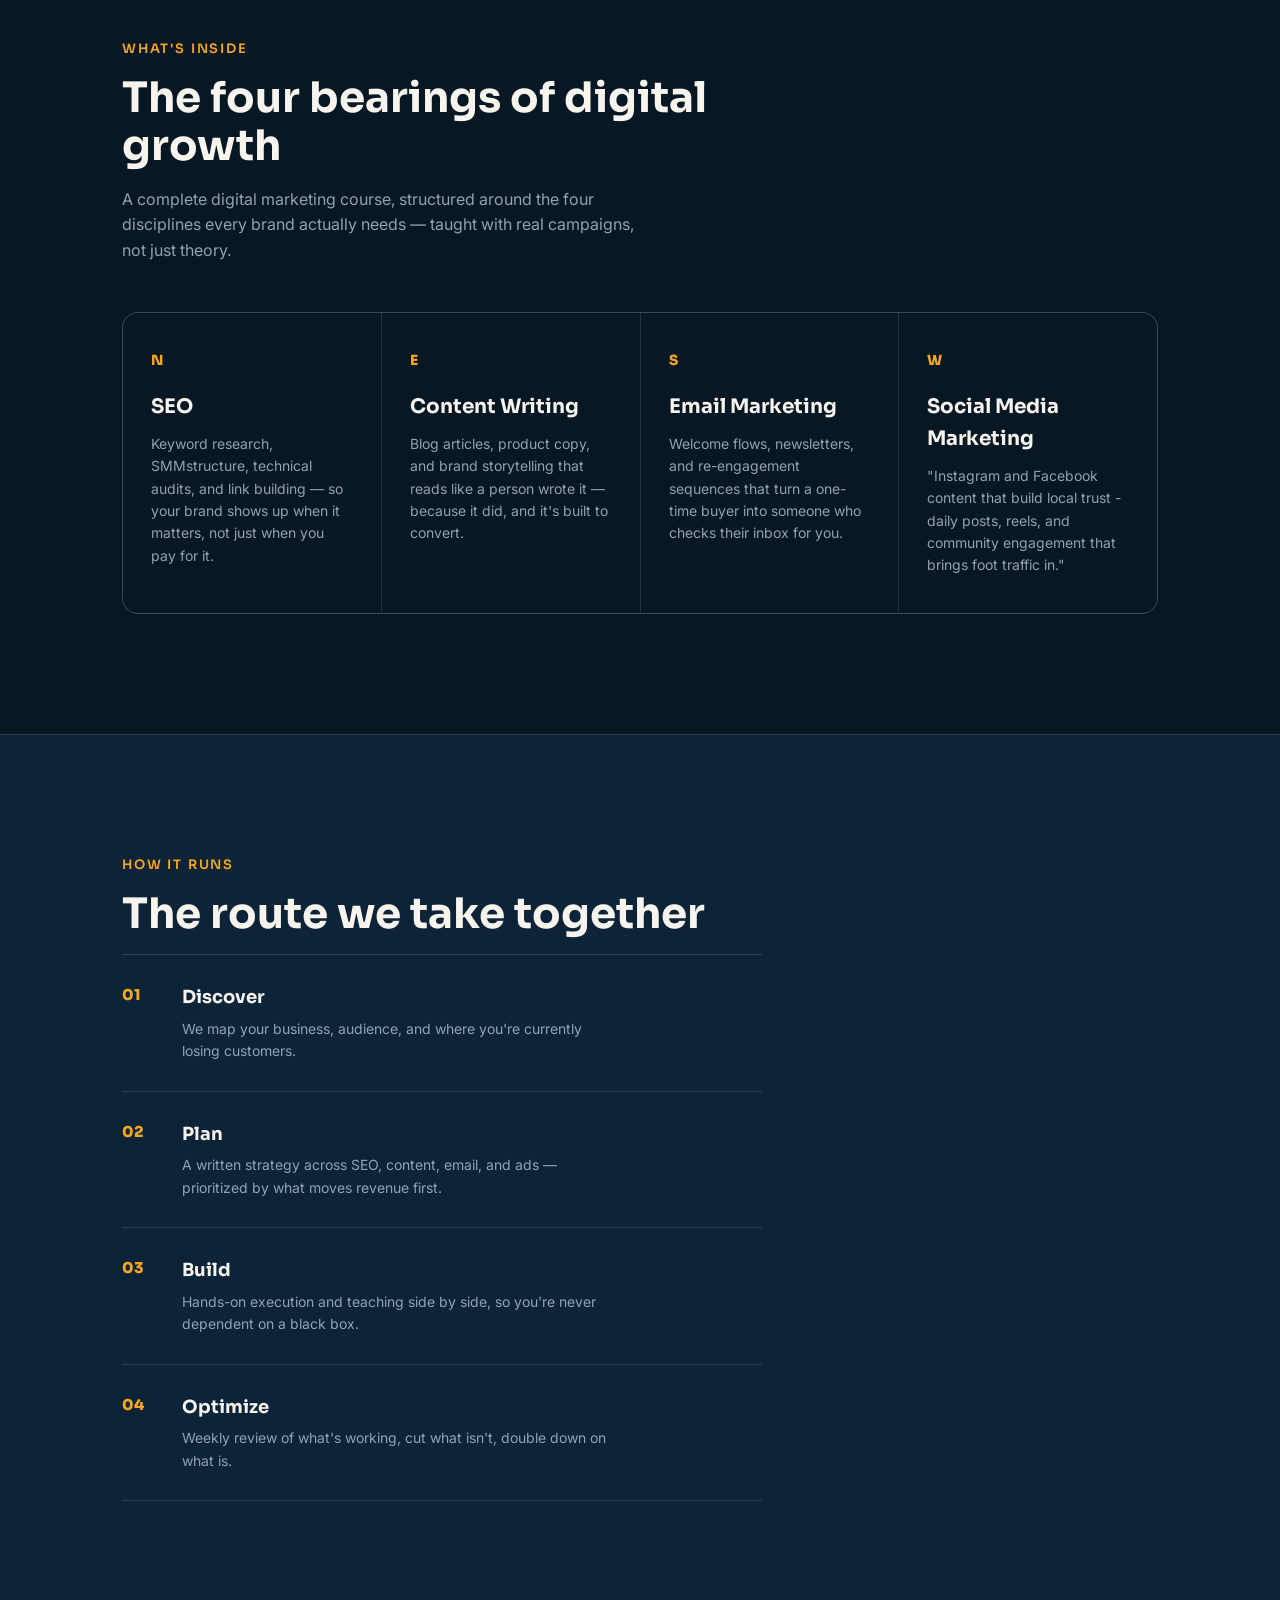
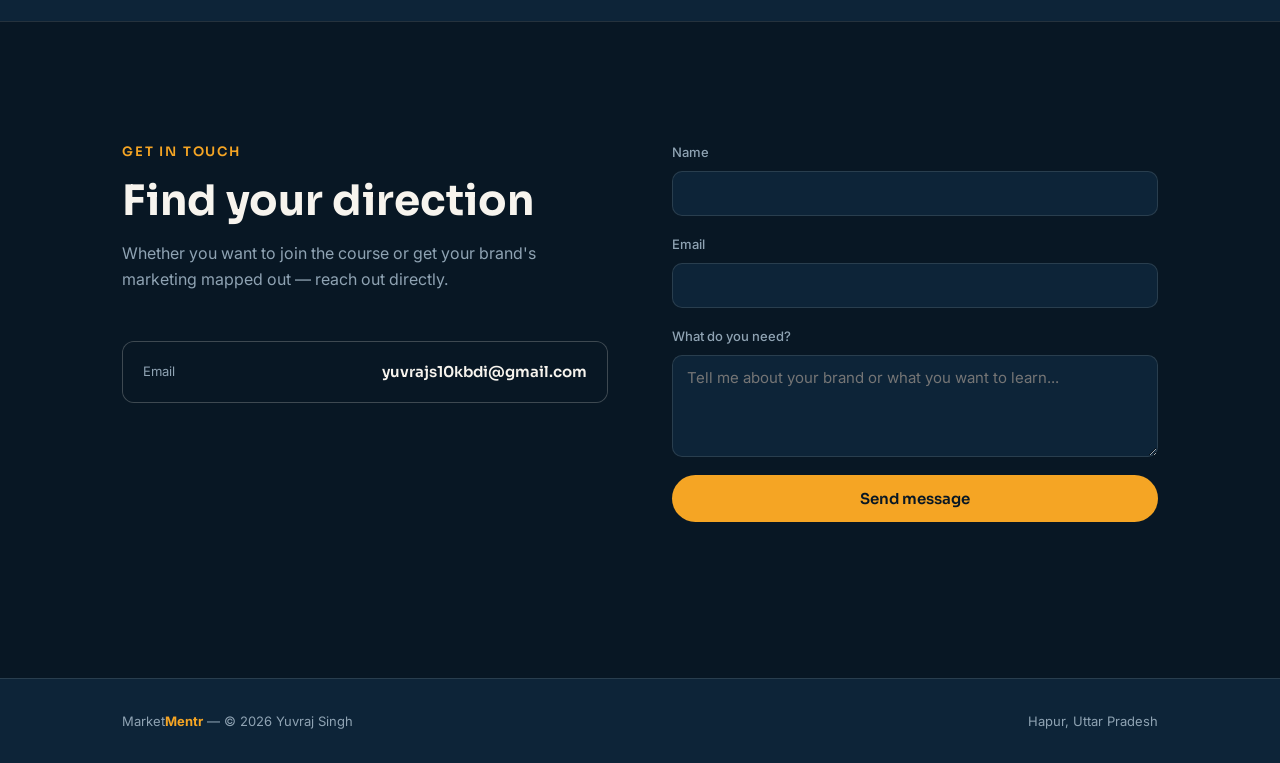
==== commit 705cb8f5: "Update index.html" ====
--- a/index.html
+++ b/index.html
@@ -51,10 +51,14 @@
   </div>
   <div class="image-marquee">
     <div class="image-marquee-track">
-      <img src="/MarketMentr/picss.png" alt="Digital marketing funnel">
-      <img src="/MarketMentr/quote.png" alt="Marketing KPI dashboard">
-      <img src="/MarketMentr/tip.png" alt="MarketMentr marketing quote">
-      <img src="/MarketMentr/analyze.png" alt="Marketing team collaborating">   
+      <img src="/MarketMentr/seo.png" alt="Digital marketing funnel">
+      <img src="/MarketMentr/content.png" alt="Marketing KPI dashboard">
+      <img src="/MarketMentr/e-mail.png" alt="MarketMentr marketing quote">
+      <img src="/MarketMentr/smm.png" alt="Marketing team collaborating">
+      <img src="/MarketMentr/seo.png" alt="Digital marketing funnel">
+      <img src="/MarketMentr/content.png" alt="Marketing KPI dashboard">
+      <img src="/MarketMentr/e-mail.png" alt="MarketMentr marketing quote">
+      <img src="/MarketMentr/smm.png" alt="Marketing team collaborating"> 
    </div>
   </div>
 </section>
--- a/style.css
+++ b/style.css
@@ -239,7 +239,7 @@
   flex-direction:row !important;
   flex-wrap:nowrap !important;
   align-items:center !important;
-  gap:24px !important;
+  gap:4px !important;
   width:max-content !important;
 }
 .image-marquee-track img{
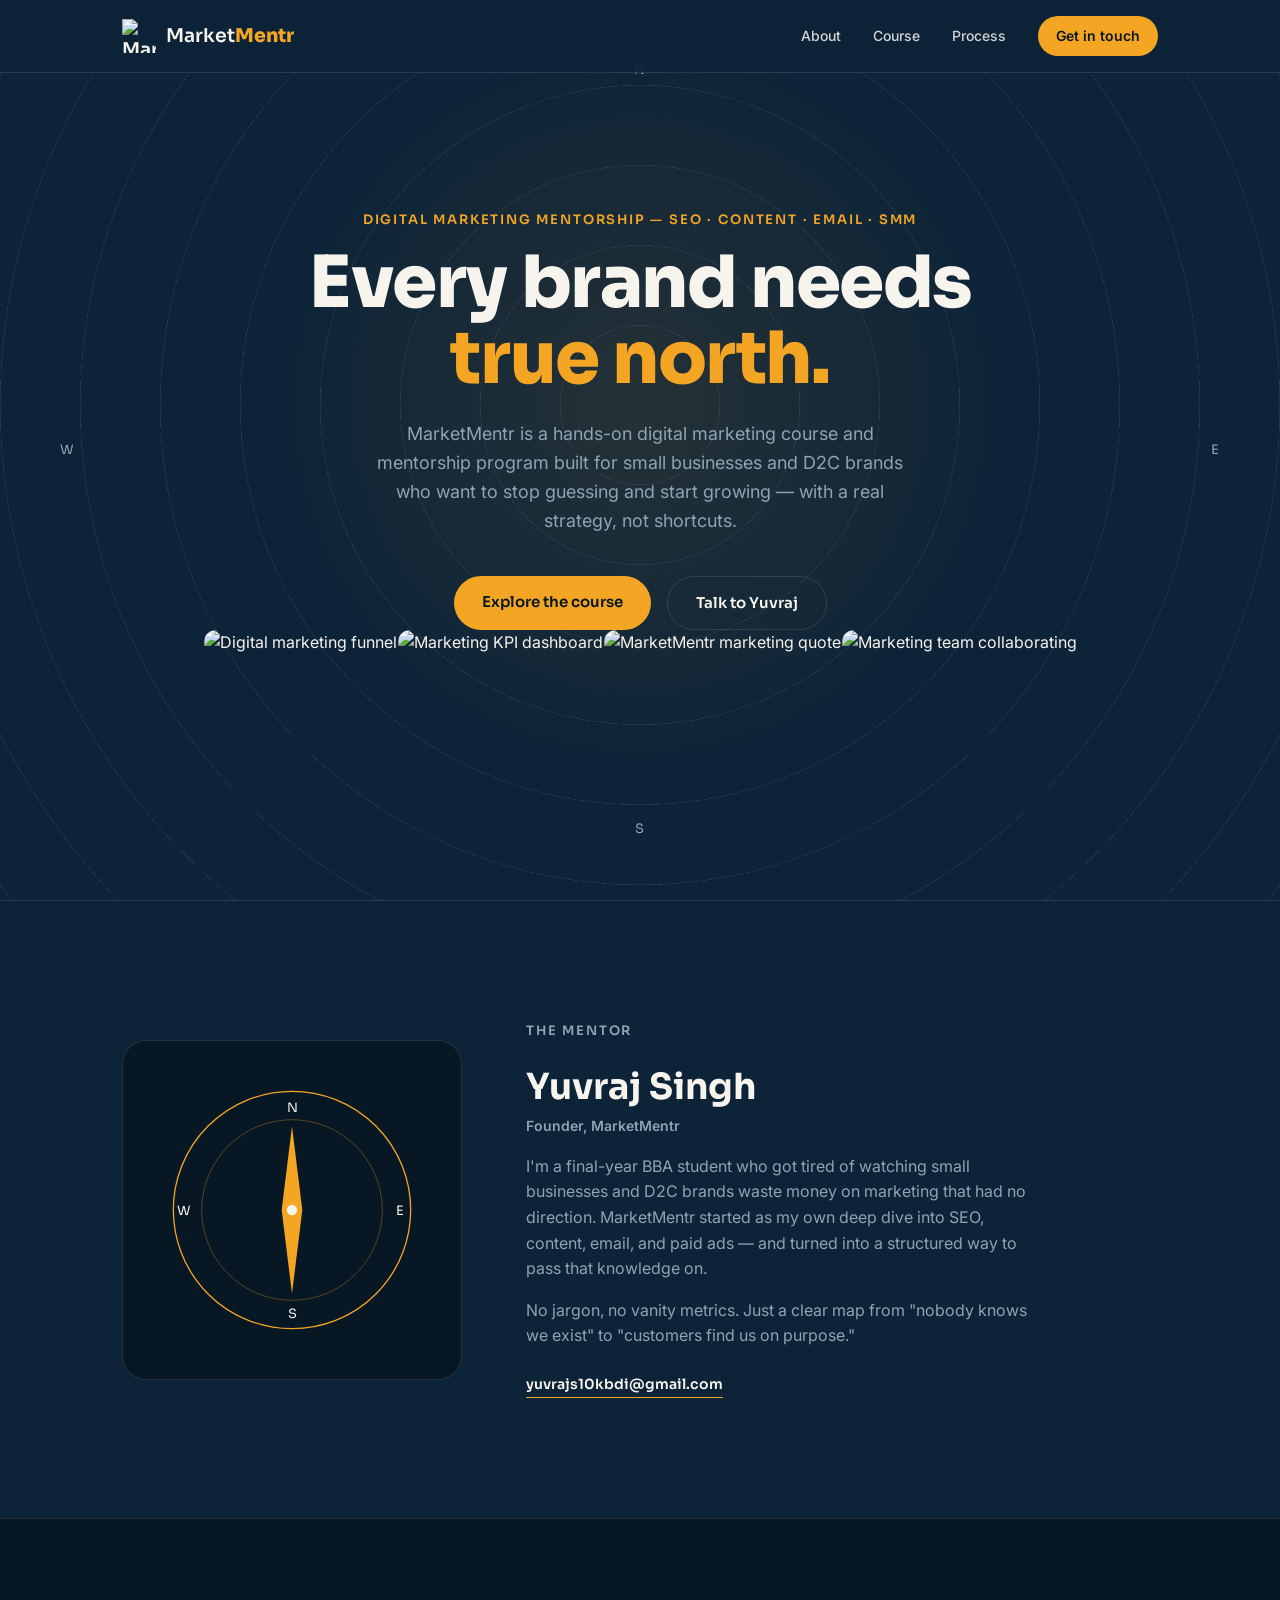
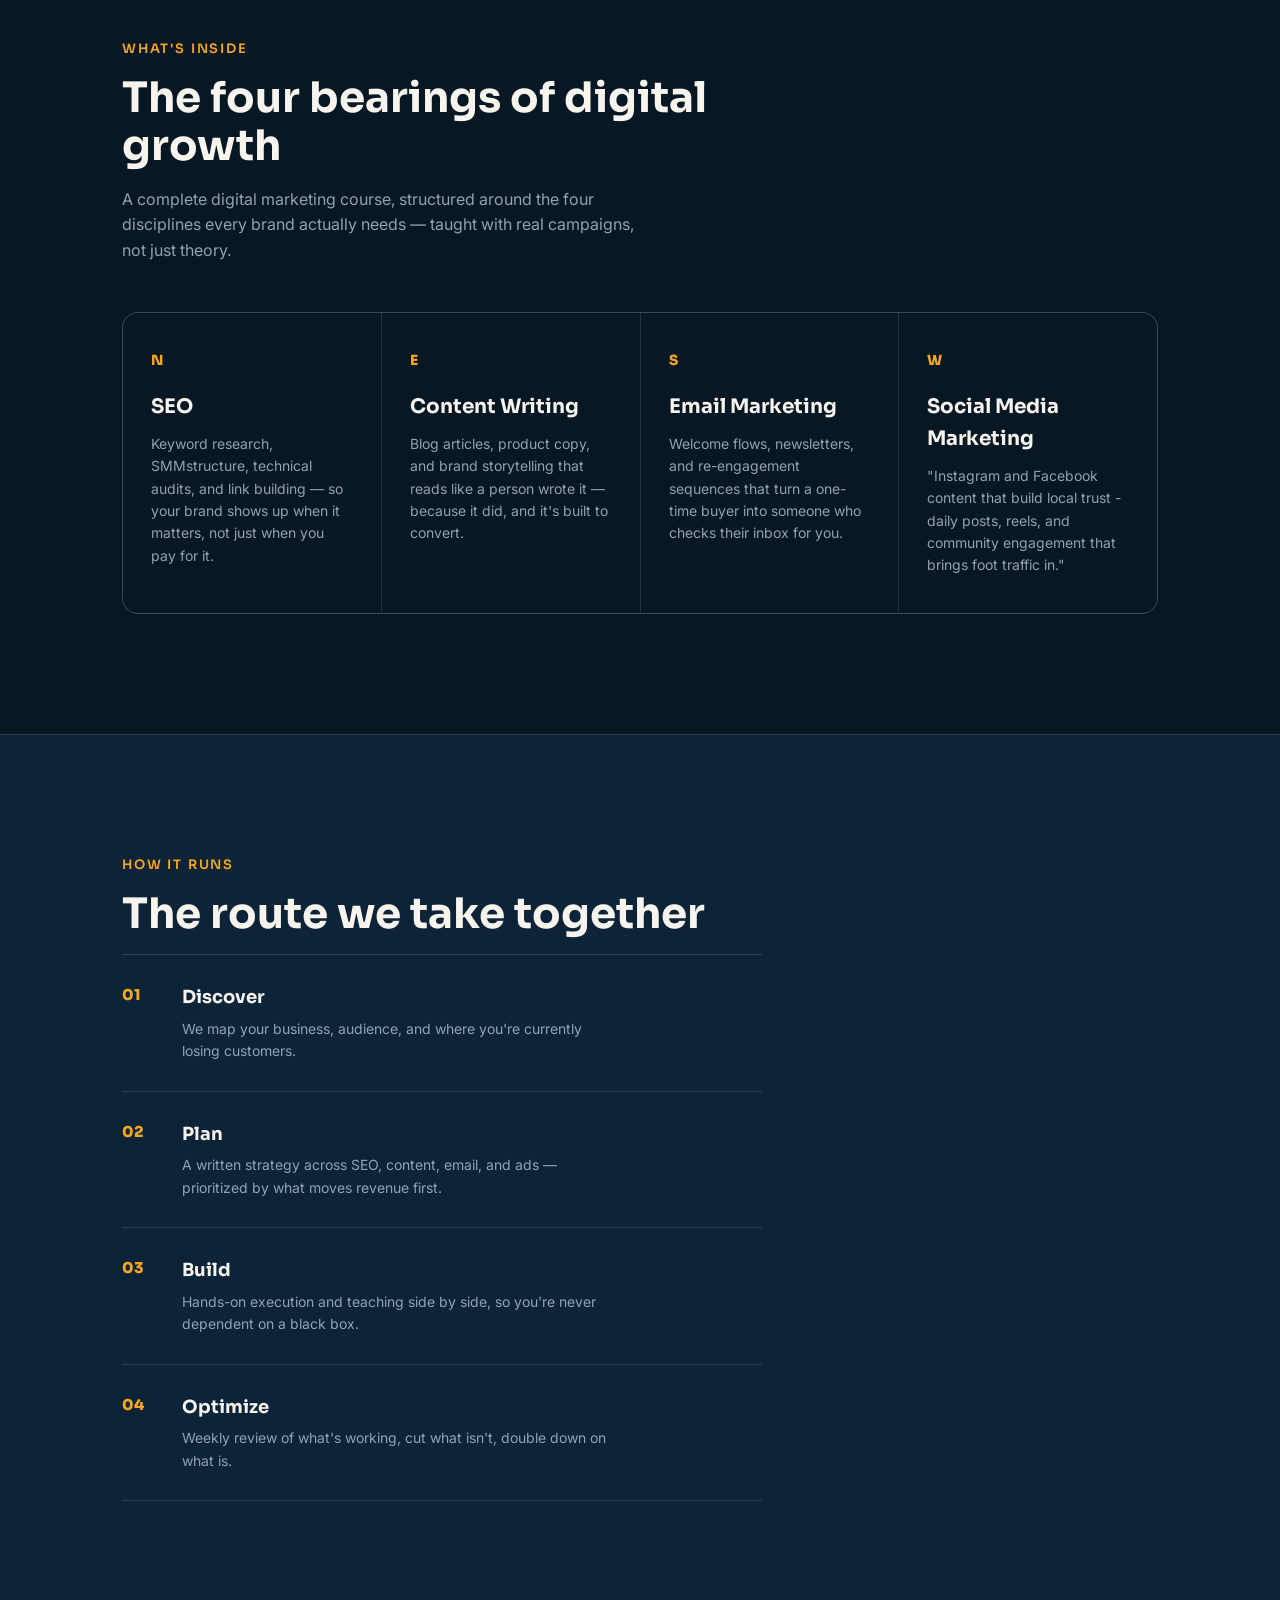
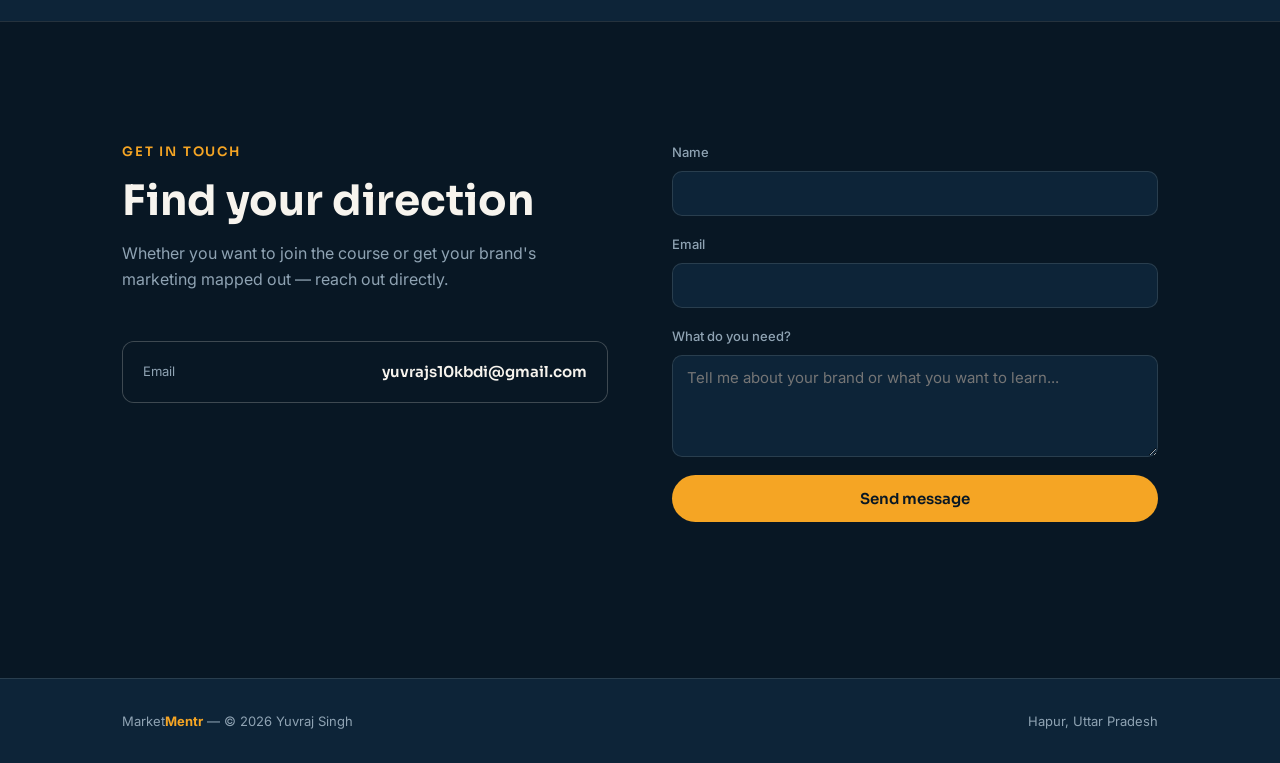
==== commit f08477ca: "Update index.html" ====
--- a/index.html
+++ b/index.html
@@ -55,10 +55,6 @@
       <img src="/MarketMentr/content.png" alt="Marketing KPI dashboard">
       <img src="/MarketMentr/e-mail.png" alt="MarketMentr marketing quote">
       <img src="/MarketMentr/smm.png" alt="Marketing team collaborating">
-      <img src="/MarketMentr/seo.png" alt="Digital marketing funnel">
-      <img src="/MarketMentr/content.png" alt="Marketing KPI dashboard">
-      <img src="/MarketMentr/e-mail.png" alt="MarketMentr marketing quote">
-      <img src="/MarketMentr/smm.png" alt="Marketing team collaborating"> 
    </div>
   </div>
 </section>
--- a/style.css
+++ b/style.css
@@ -239,7 +239,7 @@
   flex-direction:row !important;
   flex-wrap:nowrap !important;
   align-items:center !important;
-  gap:4px !important;
+  gap:1px !important;
   width:max-content !important;
 }
 .image-marquee-track img{
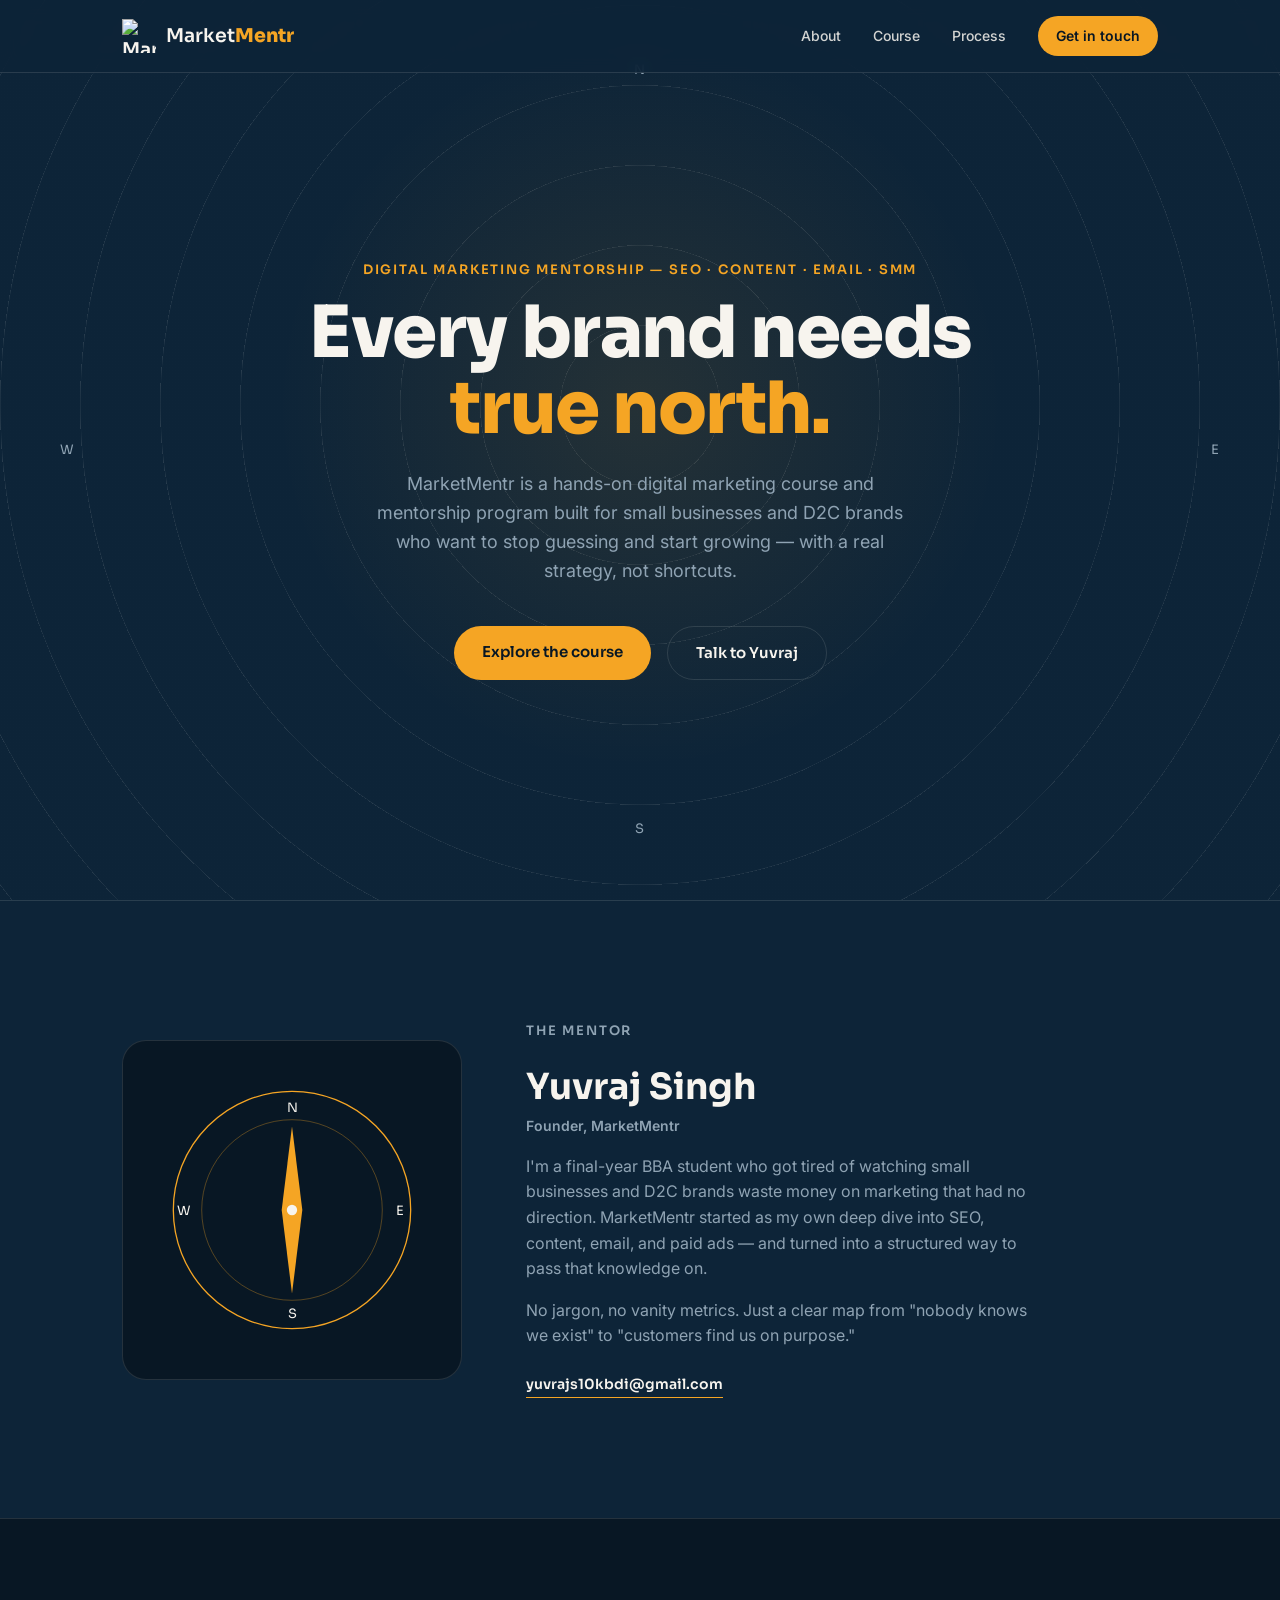
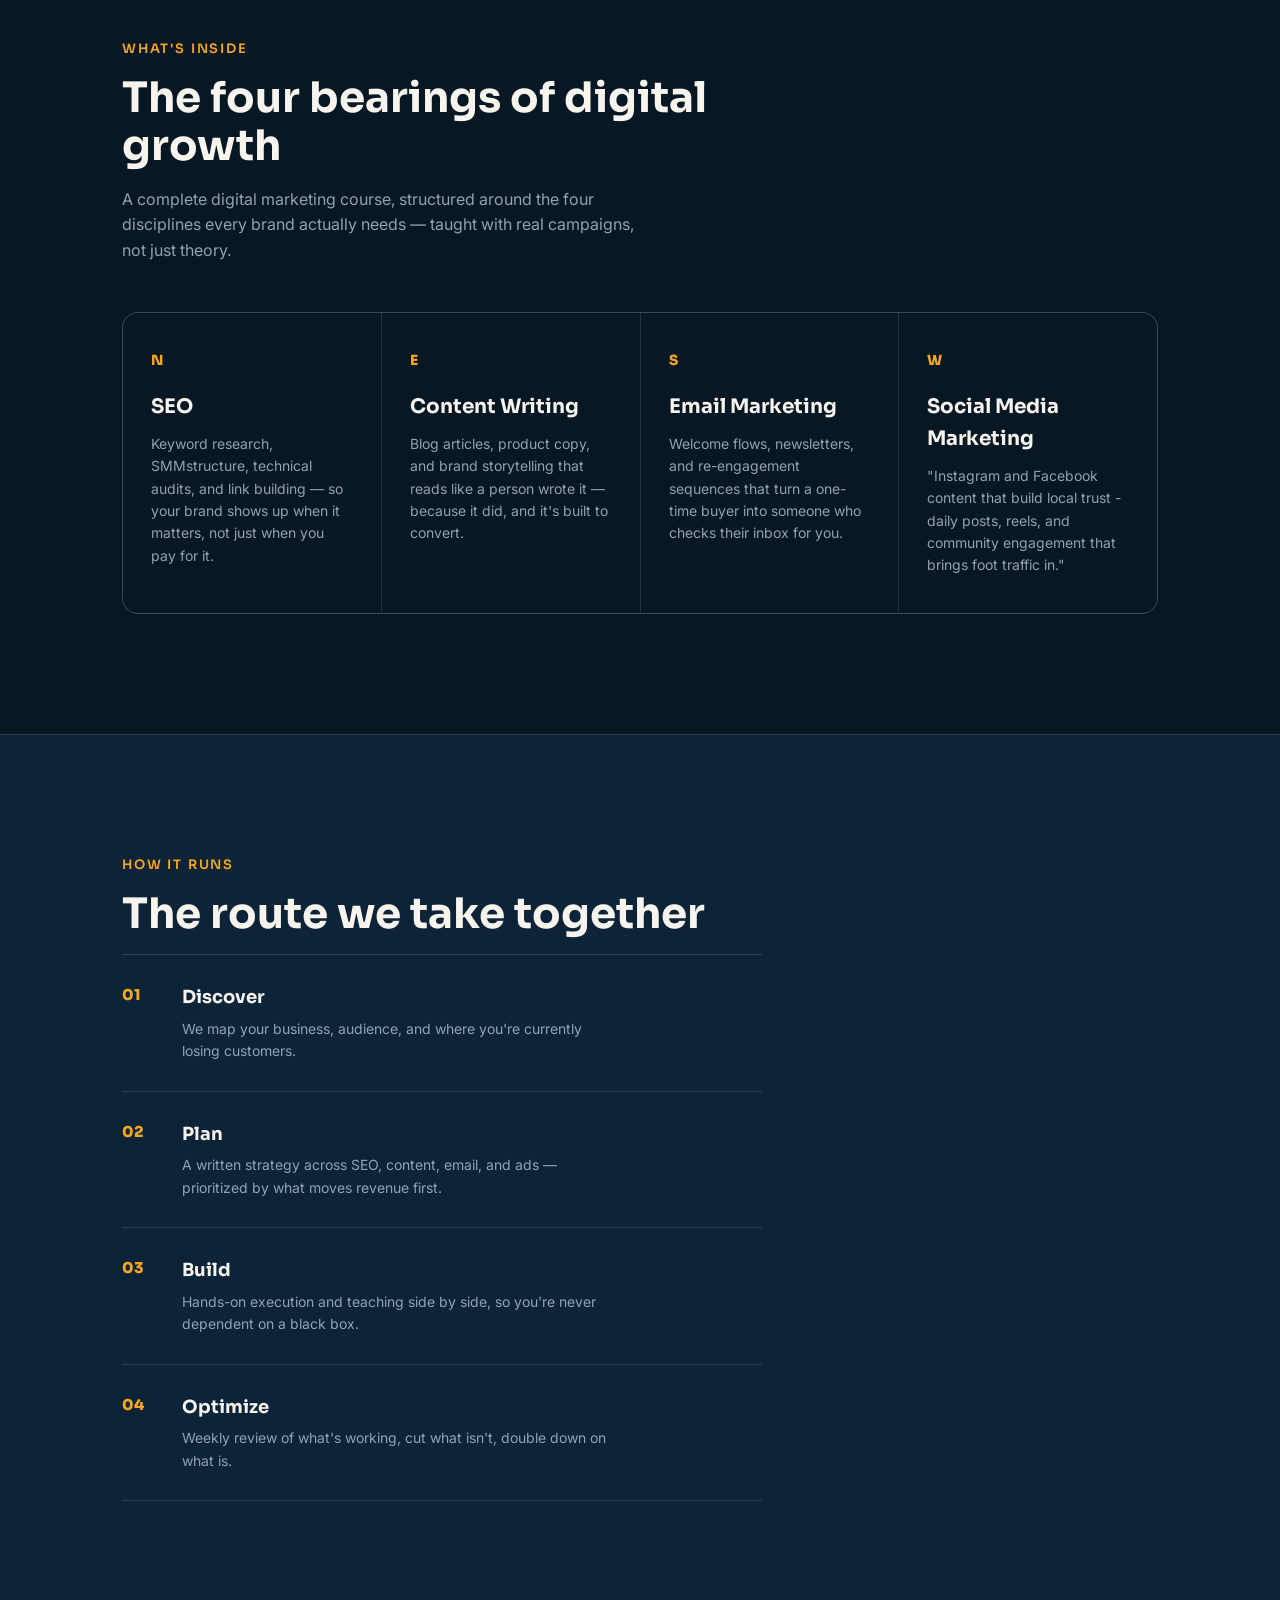
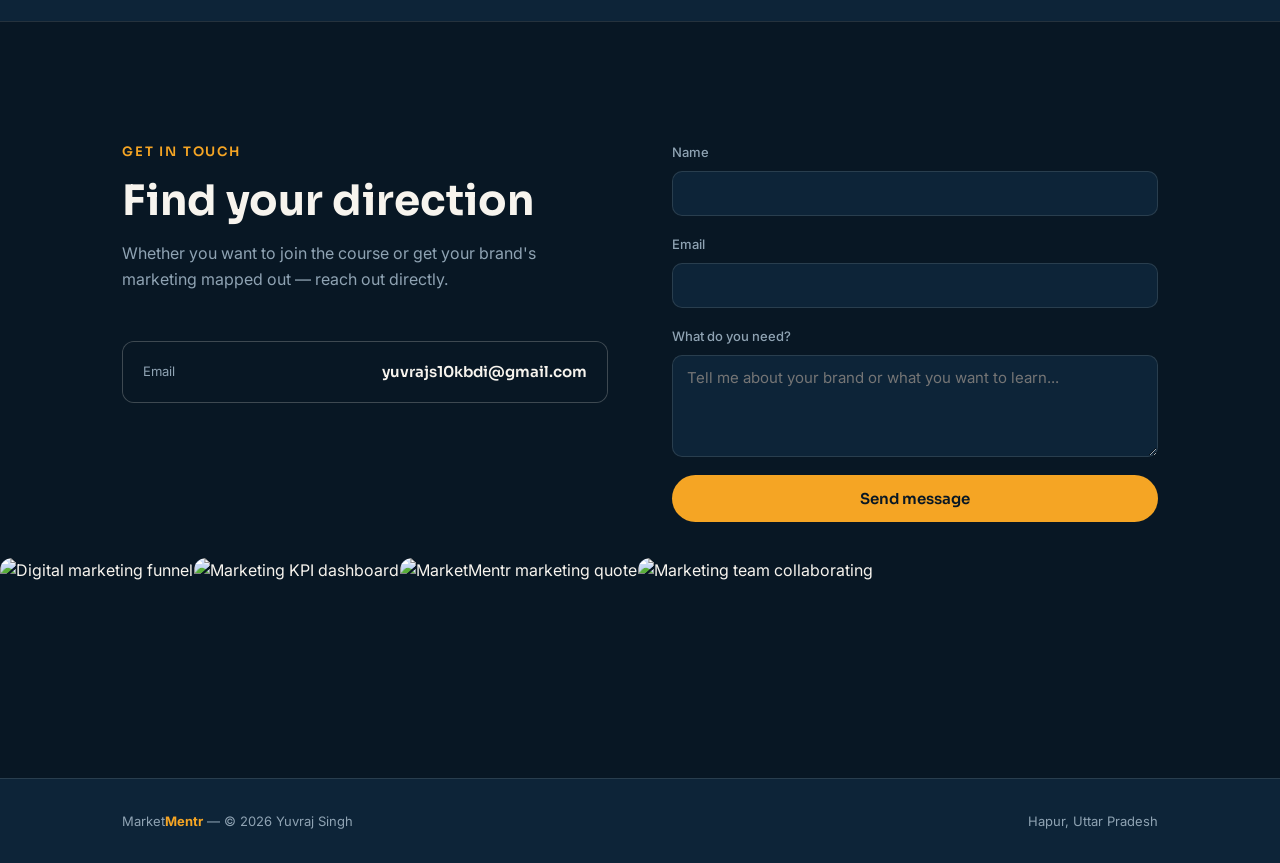
==== commit ea423f09: "Update index.html" ====
--- a/index.html
+++ b/index.html
@@ -49,14 +49,7 @@
   <div class="hero-bearing">
     <span>N</span><span>E</span><span>S</span><span>W</span>
   </div>
-  <div class="image-marquee">
-    <div class="image-marquee-track">
-      <img src="/MarketMentr/seo.png" alt="Digital marketing funnel">
-      <img src="/MarketMentr/content.png" alt="Marketing KPI dashboard">
-      <img src="/MarketMentr/e-mail.png" alt="MarketMentr marketing quote">
-      <img src="/MarketMentr/smm.png" alt="Marketing team collaborating">
-   </div>
-  </div>
+ 
 </section>
 
 <!-- ABOUT -->
@@ -185,9 +178,18 @@
       <label>What do you need?
         <textarea name="message" rows="4" required placeholder="Tell me about your brand or what you want to learn..."></textarea>
       </label>
-      <button type="submit" class="btn btn-primary btn-full">Send message</button>
+    <button type="submit" class="btn btn-primary btn-full">Send message</button>
       <p class="form-note" id="formNote"></p>
     </form>
+  </div>
+  
+  <div class="image-marquee">
+    <div class="image-marquee-track">
+      <img src="/MarketMentr/picss.png" alt="Digital marketing funnel">
+      <img src="/MarketMentr/quote.png" alt="Marketing KPI dashboard">
+      <img src="/MarketMentr/tip.png" alt="MarketMentr marketing quote">
+      <img src="/MarketMentr/analyze.png" alt="Marketing team collaborating">
+    </div>
   </div>
 </section>
 
